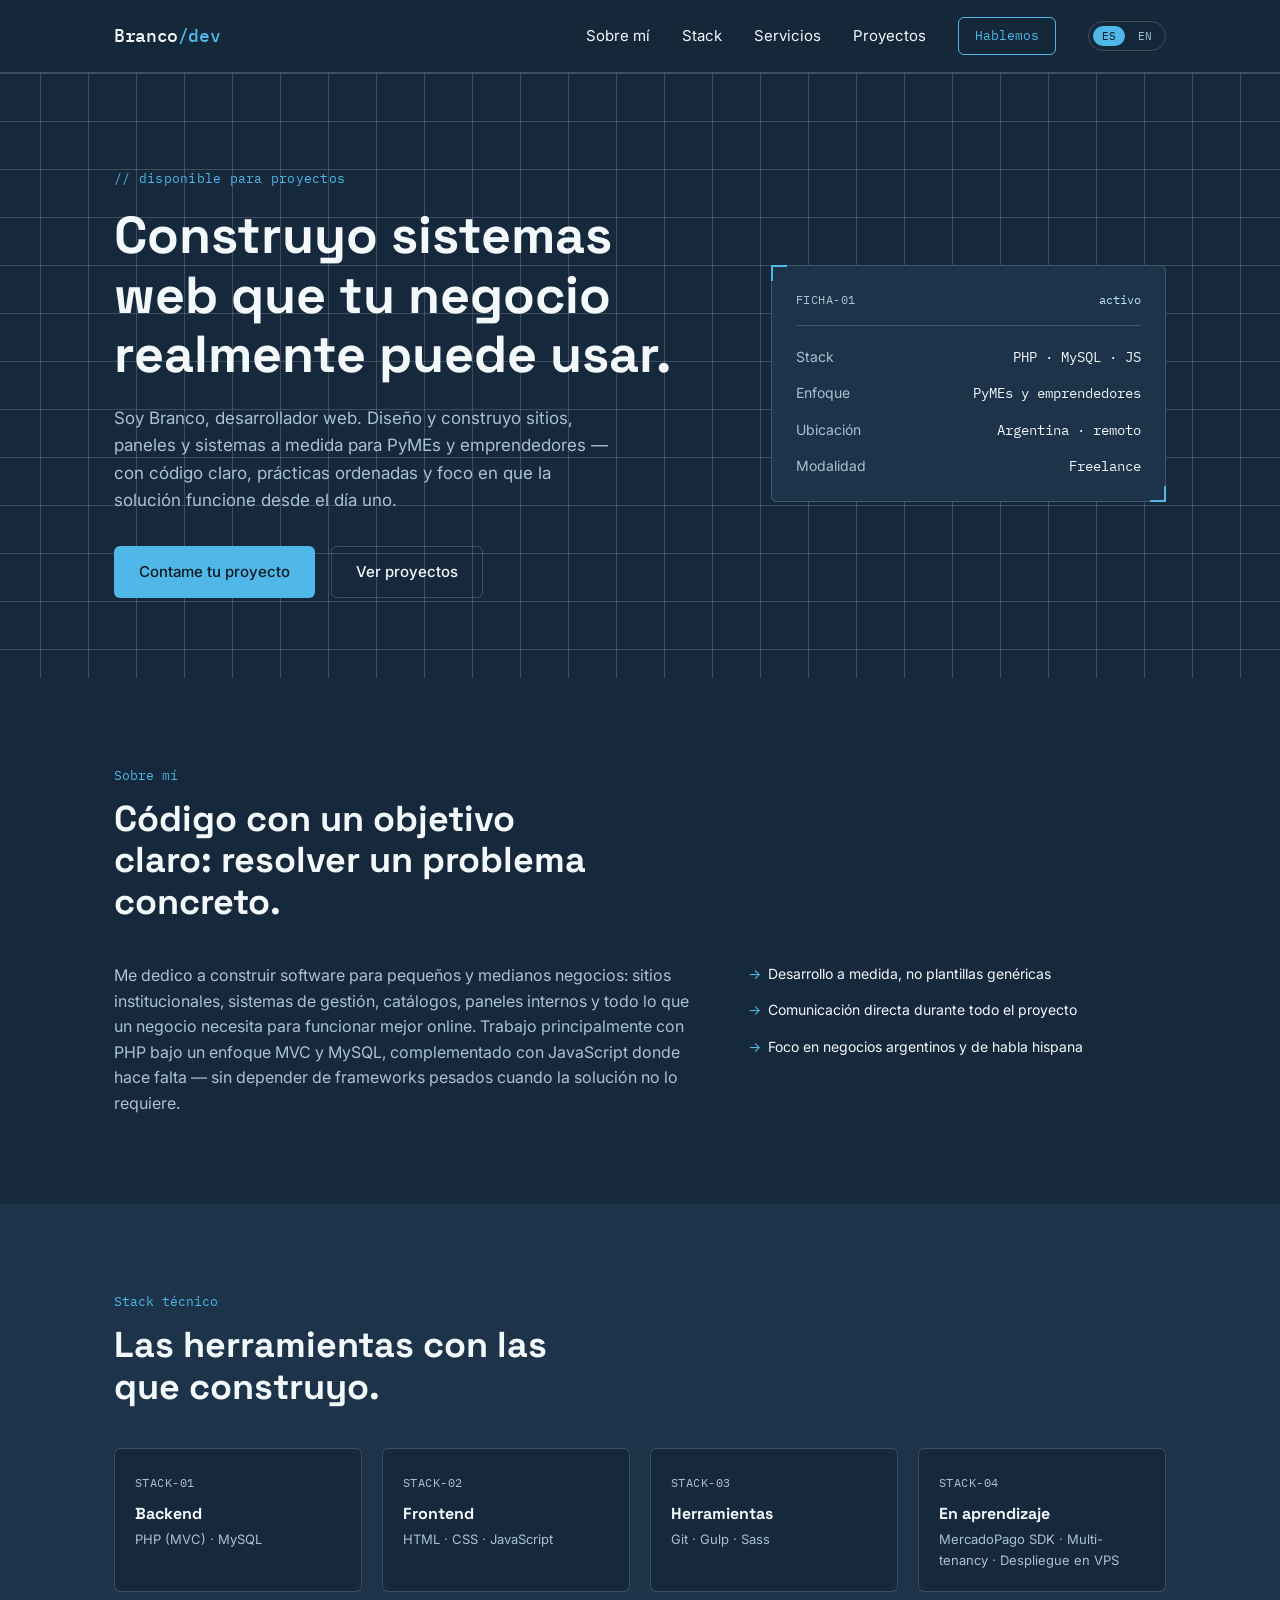
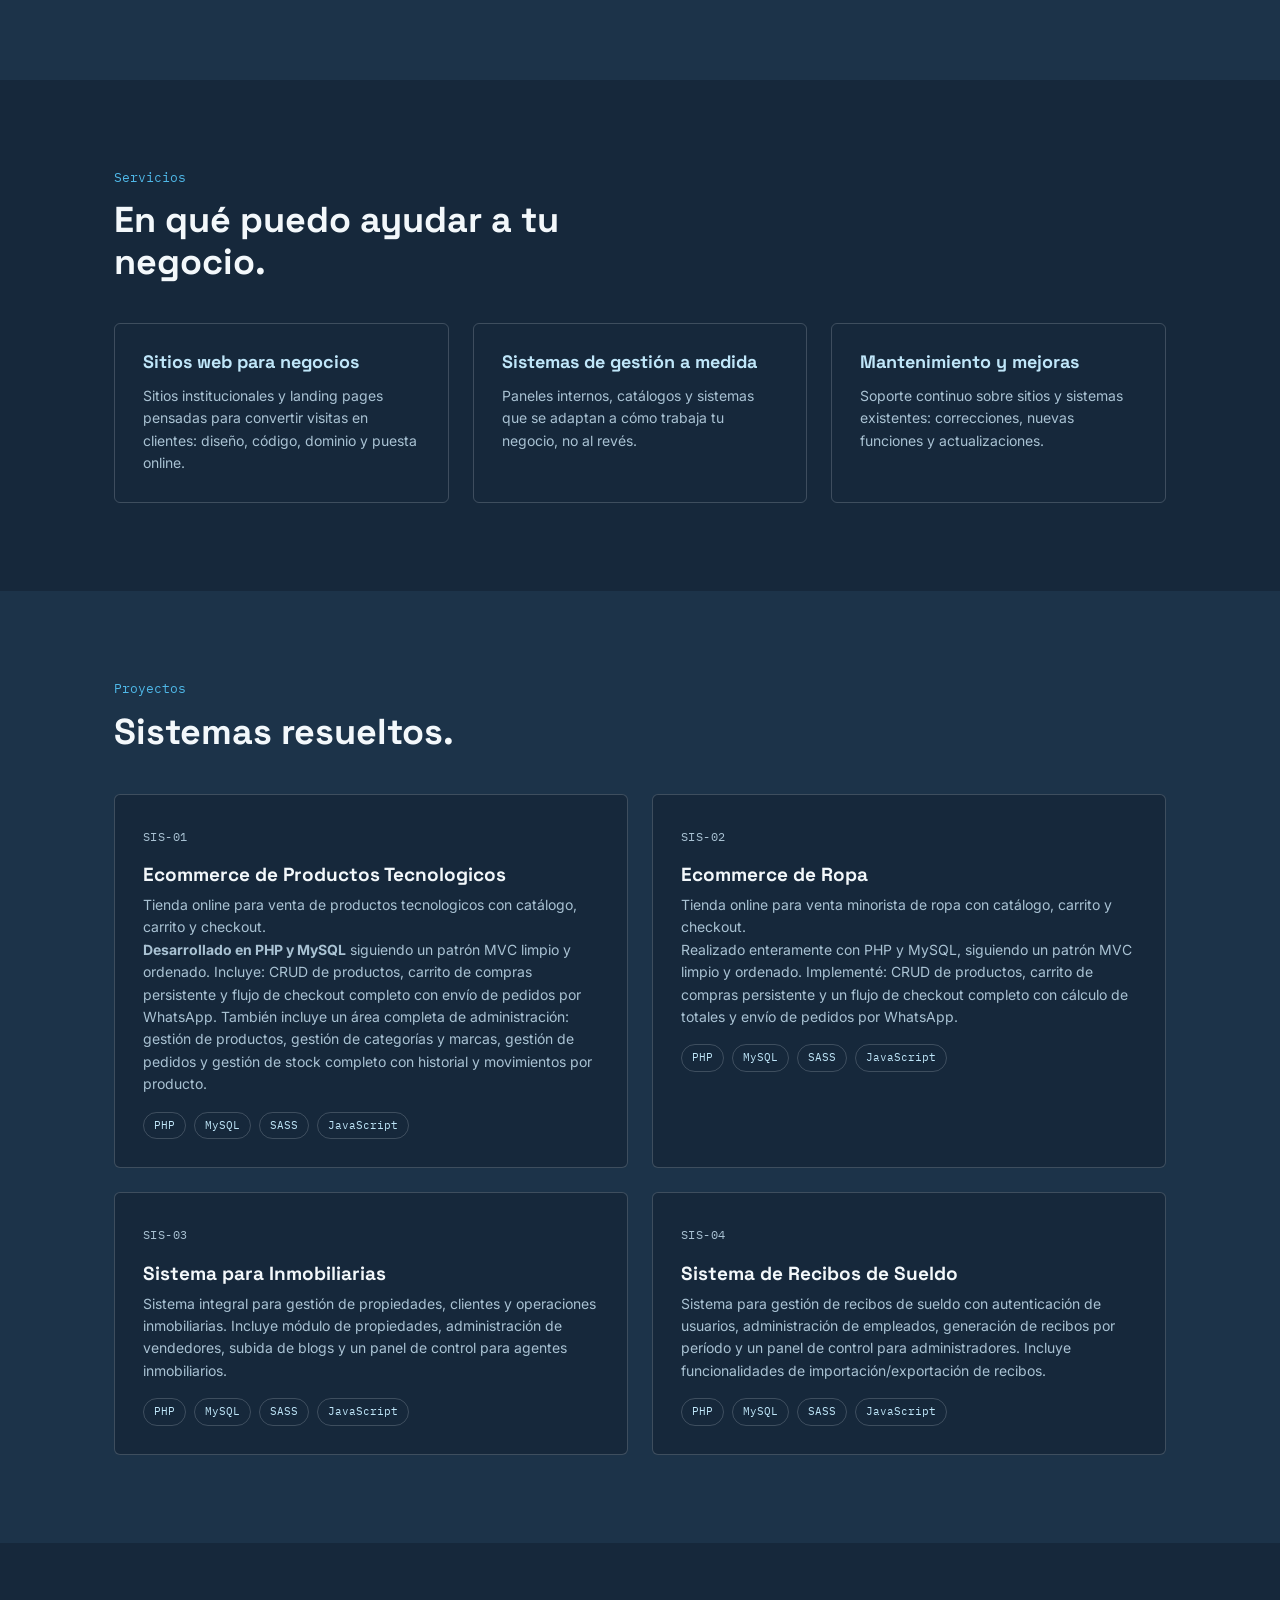
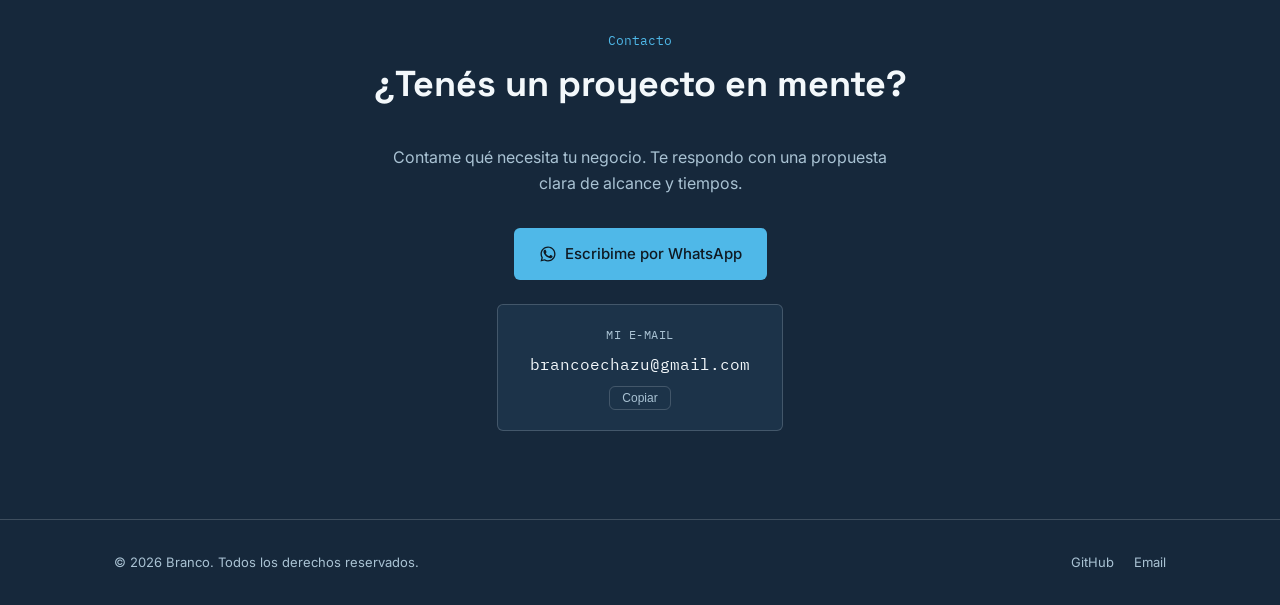
==== index.html @ 54fc6eb7 "first commit" ====
<!DOCTYPE html>
<html lang="es">
<head>
<meta charset="UTF-8">
<meta name="viewport" content="width=device-width, initial-scale=1.0">
<link rel="icon" href="img/icon-dev.png">
<title>Branco | Desarrollador web para negocios</title>
<meta name="description" content="Desarrollo sistemas web a medida para PyMEs y emprendedores. PHP, MySQL y soluciones que se adaptan a cómo trabaja tu negocio.">
<link rel="stylesheet" href="styles.css">
</head>
<body>

<header class="site-header">
  <div class="container header-row">
    <a href="#top" class="logo">Branco<span class="logo-mark">/dev</span></a>
    <button class="nav-toggle" id="navToggle" aria-label="Abrir menú" aria-expanded="false">
      <span></span><span></span><span></span>
    </button>
    <nav class="nav" id="siteNav">
      <a href="#sobre-mi" data-i18n="nav_about">Sobre mí</a>
      <a href="#stack" data-i18n="nav_stack">Stack</a>
      <a href="#servicios" data-i18n="nav_services">Servicios</a>
      <a href="#proyectos" data-i18n="nav_projects">Proyectos</a>
      <a href="#contacto" class="nav-cta" data-i18n="nav_contact">Hablemos</a>

      <button class="lang-switch" id="langSwitch" aria-label="Cambiar idioma">
        <span class="lang-option lang-active" data-lang-label="es">ES</span>
        <span class="lang-option" data-lang-label="en">EN</span>
      </button>
    </nav>
  </div>
</header>

<main id="top">

  <section class="hero">
    <div class="container hero-grid">
      <div class="hero-copy">
        <p class="eyebrow" data-i18n="hero_eyebrow">// disponible para proyectos</p>
        <h1 data-i18n="hero_title">Construyo sistemas web que tu negocio realmente puede usar.</h1>
        <p class="hero-lead" data-i18n="hero_lead">Soy Branco, desarrollador web. Diseño y construyo sitios, paneles y sistemas a medida para PyMEs y emprendedores — con código claro, prácticas ordenadas y foco en que la solución funcione desde el día uno.</p>
        <div class="hero-actions">
          <a href="#contacto" class="btn btn-primary" data-i18n="hero_contact">Contame tu proyecto</a>
          <a href="#proyectos" class="btn btn-ghost" data-i18n="hero_projects">Ver proyectos</a>
        </div>
      </div>
      <div class="hero-panel" aria-hidden="true">
        <div class="spec-card">
          <div class="spec-card-header">
            <span class="spec-id">FICHA-01</span>
            <span class="spec-status">activo</span>
          </div>
          <ul class="spec-list">
            <li><span>Stack</span><span>PHP · MySQL · JS</span></li>
            <li><span>Enfoque</span><span>PyMEs y emprendedores</span></li>
            <li><span>Ubicación</span><span>Argentina · remoto</span></li>
            <li><span>Modalidad</span><span>Freelance</span></li>
          </ul>
        </div>
      </div>
    </div>
  </section>

  <section id="sobre-mi" class="section">
    <div class="container">
      <p class="section-eyebrow" data-i18n="about_eyebrow">Sobre mí</p>
      <h2 class="section-title" data-i18n="about_title">Código con un objetivo claro: resolver un problema concreto.</h2>
      <div class="about-grid">
        <p class="about-text" data-i18n="about_text">Me dedico a construir software para pequeños y medianos negocios: sitios institucionales, sistemas de gestión, catálogos, paneles internos y todo lo que un negocio necesita para funcionar mejor online. Trabajo principalmente con PHP bajo un enfoque MVC y MySQL, complementado con JavaScript donde hace falta — sin depender de frameworks pesados cuando la solución no lo requiere.</p>
        <ul class="about-facts">
          <li data-i18n="about_fact_1">Desarrollo a medida, no plantillas genéricas</li>
          <li data-i18n="about_fact_2">Comunicación directa durante todo el proyecto</li>
          <li data-i18n="about_fact_3">Foco en negocios argentinos y de habla hispana</li>
        </ul>
      </div>
    </div>
  </section>

  <section id="stack" class="section section-alt">
    <div class="container">
      <p class="section-eyebrow" data-i18n="stack_eyebrow">Stack técnico</p>
      <h2 class="section-title" data-i18n="stack_title">Las herramientas con las que construyo.</h2>
      <div class="stack-grid">
        <div class="stack-card">
          <span class="spec-id">STACK-01</span>
          <h3 data-i18n="stack_1_title">Backend</h3>
          <p>PHP (MVC) · MySQL</p>
        </div>
        <div class="stack-card">
          <span class="spec-id">STACK-02</span>
          <h3 data-i18n="stack_2_title">Frontend</h3>
          <p>HTML · CSS · JavaScript</p>
        </div>
        <div class="stack-card">
          <span class="spec-id">STACK-03</span>
          <h3 data-i18n="stack_3_title">Herramientas</h3>
          <p>Git · Gulp · Sass</p>
        </div>
        <div class="stack-card">
          <span class="spec-id">STACK-04</span>
          <h3 data-i18n="stack_4_title">En aprendizaje</h3>
          <p>MercadoPago SDK · Multi-tenancy · Despliegue en VPS</p>
        </div>
      </div>
    </div>
  </section>

  <section id="servicios" class="section">
    <div class="container">
      <p class="section-eyebrow" data-i18n="services_eyebrow">Servicios</p>
      <h2 class="section-title" data-i18n="services_title">En qué puedo ayudar a tu negocio.</h2>
      <div class="services-grid">
        <div class="service-card">
          <h3 data-i18n="service_1_title">Sitios web para negocios</h3>
          <p data-i18n="service_1_desc">Sitios institucionales y landing pages pensadas para convertir visitas en clientes: diseño, código, dominio y puesta online.</p>
        </div>
        <div class="service-card">
          <h3 data-i18n="service_2_title">Sistemas de gestión a medida</h3>
          <p data-i18n="service_2_desc">Paneles internos, catálogos y sistemas que se adaptan a cómo trabaja tu negocio, no al revés.</p>
        </div>
        <div class="service-card">
          <h3 data-i18n="service_3_title">Mantenimiento y mejoras</h3>
          <p data-i18n="service_3_desc">Soporte continuo sobre sitios y sistemas existentes: correcciones, nuevas funciones y actualizaciones.</p>
        </div>
      </div>
    </div>
  </section>

  <section id="proyectos" class="section section-alt">
    <div class="container">
      <p class="section-eyebrow" data-i18n="projects_eyebrow">Proyectos</p>
      <h2 class="section-title" data-i18n="projects_title">Sistemas resueltos.</h2>
      <div class="projects-grid">

        <a href="proyecto-techstore.html" class="project-card">
          <div class="project-card-top">
            <span class="spec-id">SIS-01</span>
          </div>
          <h3 data-i18n="proj_techstore_title">Ecommerce de Productos Tecnologicos</h3>
          <p data-i18n="proj_techstore_desc">Tienda online para venta de productos tecnologicos con catálogo, carrito y checkout. <br> <b>Desarrollado en PHP y MySQL</b> siguiendo un patrón MVC limpio y ordenado. Incluye: CRUD de productos, carrito de compras persistente y flujo de checkout completo con envío de pedidos por WhatsApp. También incluye un área completa de administración: gestión de productos, gestión de categorías y marcas, gestión de pedidos y gestión de stock completo con historial y movimientos por producto.</p>
          <div class="tag-row">
            <span class="tag">PHP</span>
            <span class="tag">MySQL</span>
            <span class="tag">SASS</span>
            <span class="tag">JavaScript</span>
          </div>
        </a>

        <a href="proyecto-ecommerce.html" class="project-card">
          <div class="project-card-top">
            <span class="spec-id">SIS-02</span>
          </div>
          <h3 data-i18n="proj_ecommerce_title">Ecommerce de Ropa</h3>
          <p data-i18n="proj_ecommerce_desc">Tienda online para venta minorista de ropa con catálogo, carrito y checkout. <br>
            Realizado enteramente con PHP y MySQL, siguiendo un patrón MVC limpio y ordenado. Implementé: CRUD de productos, carrito de compras persistente y un flujo de checkout completo con cálculo de totales y envío de pedidos por WhatsApp.</p>
          <div class="tag-row">
            <span class="tag">PHP</span>
            <span class="tag">MySQL</span>
            <span class="tag">SASS</span>
            <span class="tag">JavaScript</span>
          </div>
        </a>

        <a href="proyecto-inmobiliaria.html" class="project-card">
          <div class="project-card-top">
            <span class="spec-id">SIS-03</span>
          </div>
          <h3 data-i18n="proj_inmobiliaria_title">Sistema para Inmobiliarias</h3>
          <p data-i18n="proj_inmobiliaria_desc">Sistema integral para gestión de propiedades, clientes y operaciones inmobiliarias. Incluye módulo de propiedades, administración de vendedores, subida de blogs y un panel de control para agentes inmobiliarios.</p>
          <div class="tag-row">
            <span class="tag">PHP</span>
            <span class="tag">MySQL</span>
            <span class="tag">SASS</span>
            <span class="tag">JavaScript</span>
          </div>
        </a>

        <a href="proyecto-recibos.html" class="project-card">
          <div class="project-card-top">
            <span class="spec-id">SIS-04</span>
          </div>
          <h3 data-i18n="proj_recibos_title">Sistema de Recibos de Sueldo</h3>
          <p data-i18n="proj_recibos_desc">Sistema para gestión de recibos de sueldo con autenticación de usuarios, administración de empleados, generación de recibos por período y un panel de control para administradores. Incluye funcionalidades de importación/exportación de recibos.</p>
          <div class="tag-row">
            <span class="tag">PHP</span>
            <span class="tag">MySQL</span>
            <span class="tag">SASS</span>
            <span class="tag">JavaScript</span>
          </div>
        </a>

      </div>
    </div>
  </section>

  <section id="contacto" class="section contact-section">
    <div class="container">
      <p class="section-eyebrow" data-i18n="contact_eyebrow">Contacto</p>
      <h2 class="section-title" data-i18n="contact_title">¿Tenés un proyecto en mente?</h2>
      <p class="contact-lead" data-i18n="contact_lead">Contame qué necesita tu negocio. Te respondo con una propuesta clara de alcance y tiempos.</p>
        <div class="contact-actions">
          <a href="https://wa.me/5493875978810?text=Hola%20Branco%2C%20tengo%20un%20proyecto%20para%20consultarte" class="btn btn-primary" target="_blank" rel="noopener">
            <svg viewBox="0 0 24 24" width="18" height="18" fill="currentColor" aria-hidden="true">
              <path d="M17.472 14.382c-.297-.149-1.758-.867-2.03-.967-.273-.099-.472-.148-.67.15-.198.297-.767.966-.94 1.164-.173.199-.347.223-.644.075-.297-.149-1.255-.463-2.39-1.475-.883-.788-1.48-1.761-1.653-2.059-.173-.297-.018-.458.13-.606.134-.133.298-.347.446-.52.149-.174.198-.298.298-.497.099-.198.05-.371-.025-.52-.075-.149-.669-1.612-.916-2.207-.242-.579-.487-.5-.669-.51-.173-.008-.371-.01-.57-.01-.198 0-.52.074-.792.372-.272.297-1.04 1.016-1.04 2.479 0 1.462 1.065 2.875 1.213 3.074.149.198 2.096 3.2 5.077 4.487.71.306 1.263.489 1.694.626.712.226 1.36.194 1.872.118.571-.085 1.758-.719 2.006-1.413.248-.694.248-1.289.173-1.413-.074-.124-.272-.198-.57-.347z"/>
              <path d="M12.004 2.003c-5.523 0-10 4.477-10 10 0 1.766.46 3.492 1.334 5.012L2 22l5.114-1.341a9.958 9.958 0 0 0 4.89 1.246h.004c5.523 0 10-4.477 10-10s-4.477-9.902-10.004-9.902zm.001 18.184h-.003a8.223 8.223 0 0 1-4.192-1.148l-.301-.179-3.118.818.833-3.041-.196-.312a8.214 8.214 0 0 1-1.263-4.4c0-4.539 3.695-8.234 8.243-8.234 2.202 0 4.271.858 5.828 2.417a8.181 8.181 0 0 1 2.412 5.825c-.001 4.539-3.696 8.254-8.243 8.254z"/>
            </svg>
            <span data-i18n="whatsapp_btn">Escribime por WhatsApp</span>
          </a>
        </div>

        <div class="email-card">
          <p class="email-card-label" data-i18n="email_label">Mi e-mail</p>
          <p class="email-card-value" id="emailText">brancoechazu@gmail.com</p>
          <button class="copy-btn" id="copyEmailBtn" aria-label="Copiar email" data-i18n="copy_btn">Copiar</button>
        </div>
    </div>
  </section>

</main>

<footer class="site-footer">
  <div class="container footer-row">
    <p><span data-i18n="footer_rights">&copy; 2026 Branco. Todos los derechos reservados.</span></p>
    <div class="footer-links">
      <a href="https://github.com/Brancoo17" target="_blank" rel="noopener">GitHub</a>
      <a href="mailto:brancoechazu@gmail.com" data-i18n="footer_email">Email</a>
    </div>
  </div>
</footer>

<script src="main.js"></script>
</body>
</html>
---- styles.css ----
@import url('https://fonts.googleapis.com/css2?family=Space+Grotesk:wght@500;700&family=Inter:wght@400;500&family=IBM+Plex+Mono:wght@400;500&display=swap');

:root {
  --bg: #16283b;
  --bg-panel: #1c3349;
  --paper: #ece6d6;
  --ink: #0f1922;
  --accent: #4fb8e8;
  --accent-2: #bfe6f9;
  --text-light: #f3f8fb;
  --text-muted: #a9c2d3;
  --border-line: rgba(243, 248, 251, 0.18);

  --font-display: 'Space Grotesk', sans-serif;
  --font-body: 'Inter', sans-serif;
  --font-mono: 'IBM Plex Mono', monospace;

  --container-width: 1100px;
  --radius: 6px;
}

* { box-sizing: border-box; margin: 0; padding: 0; }

html { scroll-behavior: smooth; }

body {
  background: var(--bg);
  color: var(--text-light);
  font-family: var(--font-body);
  line-height: 1.6;
  -webkit-font-smoothing: antialiased;
}

img { max-width: 100%; display: block; }

a { color: inherit; text-decoration: none; }

.container {
  width: 100%;
  max-width: var(--container-width);
  margin: 0 auto;
  padding: 0 24px;
}

h1, h2, h3 {
  font-family: var(--font-display);
  font-weight: 700;
  line-height: 1.15;
}

/* Header */

.site-header {
  position: sticky;
  top: 0;
  z-index: 100;
  background: rgba(22, 40, 59, 0.9);
  backdrop-filter: blur(8px);
  border-bottom: 1px solid var(--border-line);
}

.header-row {
  display: flex;
  align-items: center;
  justify-content: space-between;
  height: 72px;
}

.logo {
  font-family: var(--font-mono);
  font-size: 18px;
  font-weight: 500;
  letter-spacing: -0.02em;
}

.logo-mark { color: var(--accent); }

.nav {
  display: flex;
  align-items: center;
  gap: 32px;
  font-size: 15px;
}

.nav a {
  position: relative;
  transition: color 0.15s ease;
}

.nav a:not(.nav-cta):hover {
  color: var(--accent-2);
}

.nav a:not(.nav-cta)::after {
  content: "";
  position: absolute;
  left: 0;
  bottom: -4px;
  width: 0;
  height: 2px;
  background: var(--accent);
  transition: width 0.15s ease;
}

.nav a:not(.nav-cta):hover::after {
  width: 100%;
}

.nav-cta {
  border: 1px solid var(--accent);
  color: var(--accent);
  padding: 8px 16px;
  border-radius: var(--radius);
  font-family: var(--font-mono);
  font-size: 13px;
  transition: background 0.15s ease, color 0.15s ease;
}

.nav-cta:hover {
  background: var(--accent);
  color: var(--ink);
}

.nav-toggle {
  display: none;
  flex-direction: column;
  justify-content: center;
  gap: 5px;
  width: 32px;
  height: 32px;
  background: none;
  border: none;
  cursor: pointer;
}

.nav-toggle span {
  display: block;
  height: 2px;
  background: var(--text-light);
  border-radius: 2px;
}

/* Hero */

.hero {
  padding: 96px 0 80px;
  background-image:
    linear-gradient(var(--border-line) 1px, transparent 1px),
    linear-gradient(90deg, var(--border-line) 1px, transparent 1px);
  background-size: 48px 48px;
  background-position: center top;
}

.hero-grid {
  display: grid;
  grid-template-columns: 1.2fr 0.8fr;
  gap: 64px;
  align-items: center;
}

.eyebrow {
  font-family: var(--font-mono);
  font-size: 13px;
  color: var(--accent);
  margin-bottom: 16px;
  letter-spacing: 0.02em;
}

.hero-copy h1 {
  font-size: clamp(32px, 4.5vw, 52px);
  margin-bottom: 20px;
}

.hero-lead {
  font-size: 17px;
  color: var(--text-muted);
  max-width: 46ch;
  margin-bottom: 32px;
}

.hero-actions { display: flex; gap: 16px; flex-wrap: wrap; }

.btn {
  display: inline-flex;
  align-items: center;
  gap: 8px;
  padding: 13px 24px;
  border-radius: var(--radius);
  font-size: 15px;
  font-weight: 500;
  border: 1px solid transparent;
  transition: transform 0.15s ease, border-color 0.15s ease, background 0.15s ease;
}

.btn-primary {
  background: var(--accent);
  color: var(--ink);
}

.btn-primary:hover {
  background: var(--accent-2);
  transform: translateY(-2px);
}

.btn-ghost {
  border-color: var(--border-line);
  color: var(--text-light);
}

.btn-ghost:hover {
  border-color: var(--accent);
  color: var(--accent-2);
  transform: translateY(-2px);
}

/* Spec card (signature element) */

.spec-card {
  background: var(--bg-panel);
  border: 1px solid var(--border-line);
  border-radius: var(--radius);
  padding: 24px;
  position: relative;
}

.spec-card::before,
.spec-card::after {
  content: "";
  position: absolute;
  width: 14px;
  height: 14px;
  border: 2px solid var(--accent);
}

.spec-card::before { top: -1px; left: -1px; border-right: none; border-bottom: none; }
.spec-card::after { bottom: -1px; right: -1px; border-left: none; border-top: none; }

.spec-card-header {
  display: flex;
  justify-content: space-between;
  align-items: center;
  margin-bottom: 20px;
  padding-bottom: 16px;
  border-bottom: 1px solid var(--border-line);
}

.spec-id {
  font-family: var(--font-mono);
  font-size: 12px;
  color: var(--text-muted);
  letter-spacing: 0.04em;
}

.spec-status {
  font-family: var(--font-mono);
  font-size: 12px;
  color: var(--accent-2);
}

.spec-list { display: flex; flex-direction: column; gap: 14px; }

.spec-list li {
  display: flex;
  justify-content: space-between;
  font-size: 14px;
}

.spec-list li span:first-child { color: var(--text-muted); }
.spec-list li span:last-child { font-family: var(--font-mono); }

/* Sections */

.section { padding: 88px 0; }

.section-alt { background: var(--bg-panel); }

.section-eyebrow {
  font-family: var(--font-mono);
  font-size: 13px;
  color: var(--accent);
  margin-bottom: 12px;
}

.section-title {
  font-size: clamp(26px, 3.5vw, 36px);
  margin-bottom: 40px;
  max-width: 22ch;
}

/* About */

.about-grid {
  display: grid;
  grid-template-columns: 1.4fr 1fr;
  gap: 48px;
}

.about-text { color: var(--text-muted); font-size: 16px; max-width: 60ch; }

.about-facts {
  list-style: none;
  display: flex;
  flex-direction: column;
  gap: 14px;
}

.about-facts li {
  font-size: 14px;
  padding-left: 20px;
  position: relative;
}

.about-facts li::before {
  content: "\2192";
  position: absolute;
  left: 0;
  color: var(--accent);
}

/* Stack */

.stack-grid {
  display: grid;
  grid-template-columns: repeat(4, 1fr);
  gap: 20px;
}

.stack-card {
  background: var(--bg);
  border: 1px solid var(--border-line);
  border-radius: var(--radius);
  padding: 20px;
  transition: transform 0.15s ease, border-color 0.15s ease;
}

.stack-card:hover {
  border-color: var(--accent);
  transform: translateY(-3px);
}

.stack-card h3 {
  font-size: 16px;
  margin: 10px 0 6px;
}

.stack-card p {
  font-size: 13px;
  color: var(--text-muted);
}

/* Services */

.services-grid {
  display: grid;
  grid-template-columns: repeat(3, 1fr);
  gap: 24px;
}

.service-card {
  padding: 28px;
  border: 1px solid var(--border-line);
  border-radius: var(--radius);
  transition: transform 0.15s ease, border-color 0.15s ease, background 0.15s ease;
}

.service-card:hover {
  border-color: var(--accent);
  background: var(--bg-panel);
  transform: translateY(-3px);
}

.service-card h3 {
  font-size: 18px;
  margin-bottom: 12px;
  color: var(--accent-2);
}

.service-card p {
  font-size: 14px;
  color: var(--text-muted);
}

/* Projects */

.projects-grid {
  display: grid;
  grid-template-columns: repeat(2, 1fr);
  gap: 24px;
}

.project-card {
  background: var(--bg);
  border: 1px solid var(--border-line);
  border-radius: var(--radius);
  padding: 28px;
  transition: border-color 0.15s ease;
}

.project-card:hover { border-color: var(--accent); }

.project-card-top { margin-bottom: 16px; }

.project-card h3 {
  font-size: 19px;
  margin-bottom: 8px;
}

.project-card p {
  font-size: 14px;
  color: var(--text-muted);
  margin-bottom: 16px;
}

.tag-row { display: flex; gap: 8px; flex-wrap: wrap; }

.tag {
  font-family: var(--font-mono);
  font-size: 11px;
  color: var(--accent-2);
  border: 1px solid var(--border-line);
  padding: 4px 10px;
  border-radius: 999px;
}

/* Project detail page */

.back-link {
  display: inline-block;
  font-family: var(--font-mono);
  font-size: 13px;
  color: var(--text-muted);
  margin-bottom: 24px;
}

.project-hero { padding-bottom: 40px; }

.project-gallery {
  display: grid;
  grid-template-columns: repeat(2, 1fr);
  gap: 24px;
}

.gallery-trigger {
  all: unset;
  display: block;
  width: 100%;
  cursor: zoom-in;
}

.img-modal {
  display: none;
  position: fixed;
  inset: 0;
  background: rgba(22, 40, 59, 0.92);
  z-index: 200;
  align-items: center;
  justify-content: center;
  padding: 40px;
}

.img-modal.open { display: flex; }

.img-modal img {
  max-width: 100%;
  max-height: 100%;
  border-radius: var(--radius);
}

.img-modal-close {
  position: absolute;
  top: 24px;
  right: 32px;
  background: none;
  border: none;
  color: var(--text-light);
  font-size: 32px;
  cursor: pointer;
  line-height: 1;
}

.gallery-item {
  border: 1px solid var(--border-line);
  border-radius: var(--radius);
  overflow: hidden;
}

.gallery-item img { width: 100%; aspect-ratio: 16 / 10; object-fit: cover; }

.gallery-item figcaption {
  padding: 12px 16px;
  font-size: 13px;
  color: var(--text-muted);
  font-family: var(--font-mono);
}

.project-details {
  display: grid;
  grid-template-columns: repeat(3, 1fr);
  gap: 32px;
}

.project-details h2 {
  font-size: 16px;
  color: var(--accent);
  margin-bottom: 10px;
}

.project-details p {
  font-size: 14px;
  color: var(--text-muted);
}

/* Contact */

.contact-section { text-align: center; }

.contact-section .section-title {
  max-width: none;
  margin-left: auto;
  margin-right: auto;
}

.contact-lead {
  color: var(--text-muted);
  max-width: 50ch;
  margin: 0 auto 32px;
}

.contact-actions {
  display: flex;
  gap: 16px;
  justify-content: center;
  align-items: center;
  flex-wrap: wrap;
}

.email-card {
  display: inline-flex;
  flex-direction: column;
  align-items: center;
  gap: 8px;
  margin: 24px auto 0;
  padding: 20px 32px;
  border: 1px solid var(--border-line);
  border-radius: var(--radius);
  background: var(--bg-panel);
}

.email-card-label {
  font-family: var(--font-mono);
  font-size: 12px;
  color: var(--text-muted);
  text-transform: uppercase;
  letter-spacing: 0.04em;
}

.email-card-value {
  font-family: var(--font-mono);
  font-size: 16px;
  color: var(--text-light);
}

.copy-btn {
  border: 1px solid var(--border-line);
  background: none;
  color: var(--text-muted);
  padding: 4px 12px;
  border-radius: var(--radius);
  cursor: pointer;
  font-size: 12px;
  transition: border-color 0.15s ease, color 0.15s ease;
}

.copy-btn:hover {
  border-color: var(--accent);
  color: var(--accent-2);
}

/* Footer */

.site-footer {
  border-top: 1px solid var(--border-line);
  padding: 32px 0;
}

.footer-row {
  display: flex;
  justify-content: space-between;
  align-items: center;
  font-size: 13px;
  color: var(--text-muted);
  flex-wrap: wrap;
  gap: 12px;
}

.footer-links { display: flex; gap: 20px; }

/* Focus visibility */

a:focus-visible, button:focus-visible {
  outline: 2px solid var(--accent);
  outline-offset: 3px;
}

/* Responsive */

@media (max-width: 860px) {
  .hero-grid { grid-template-columns: 1fr; }
  .hero-panel { order: -1; }
  .about-grid { grid-template-columns: 1fr; }
  .stack-grid { grid-template-columns: repeat(2, 1fr); }
  .services-grid { grid-template-columns: 1fr; }
  .projects-grid { grid-template-columns: 1fr; }
  .project-gallery { grid-template-columns: 1fr; }
  .project-details { grid-template-columns: 1fr; }
}

@media (max-width: 640px) {
  .nav-toggle { display: flex; }
  .nav {
    position: absolute;
    top: 72px;
    left: 0;
    right: 0;
    background: var(--bg);
    border-bottom: 1px solid var(--border-line);
    flex-direction: column;
    align-items: flex-start;
    padding: 24px;
    gap: 20px;
    display: none;
  }
  .nav.open { display: flex; }
  .nav-cta { align-self: flex-start; }
}

@media (prefers-reduced-motion: reduce) {
  html { scroll-behavior: auto; }
  .project-card, .btn, .stack-card, .service-card, .nav a, .copy-btn { transition: none; }
  .img-modal img { transition: none; }
}

/* Estilos del selector de idioma (botón ES/EN) */

.lang-switch {
  display: flex;
  align-items: center;
  gap: 4px;
  border: 1px solid var(--border-line);
  border-radius: 999px;
  padding: 4px;
  background: none;
  cursor: pointer;
}

.lang-option {
  font-family: var(--font-mono);
  font-size: 11px;
  padding: 3px 9px;
  border-radius: 999px;
  color: var(--text-muted);
  transition: background 0.15s ease, color 0.15s ease;
}

.lang-option.lang-active {
  background: var(--accent);
  color: var(--ink);
}
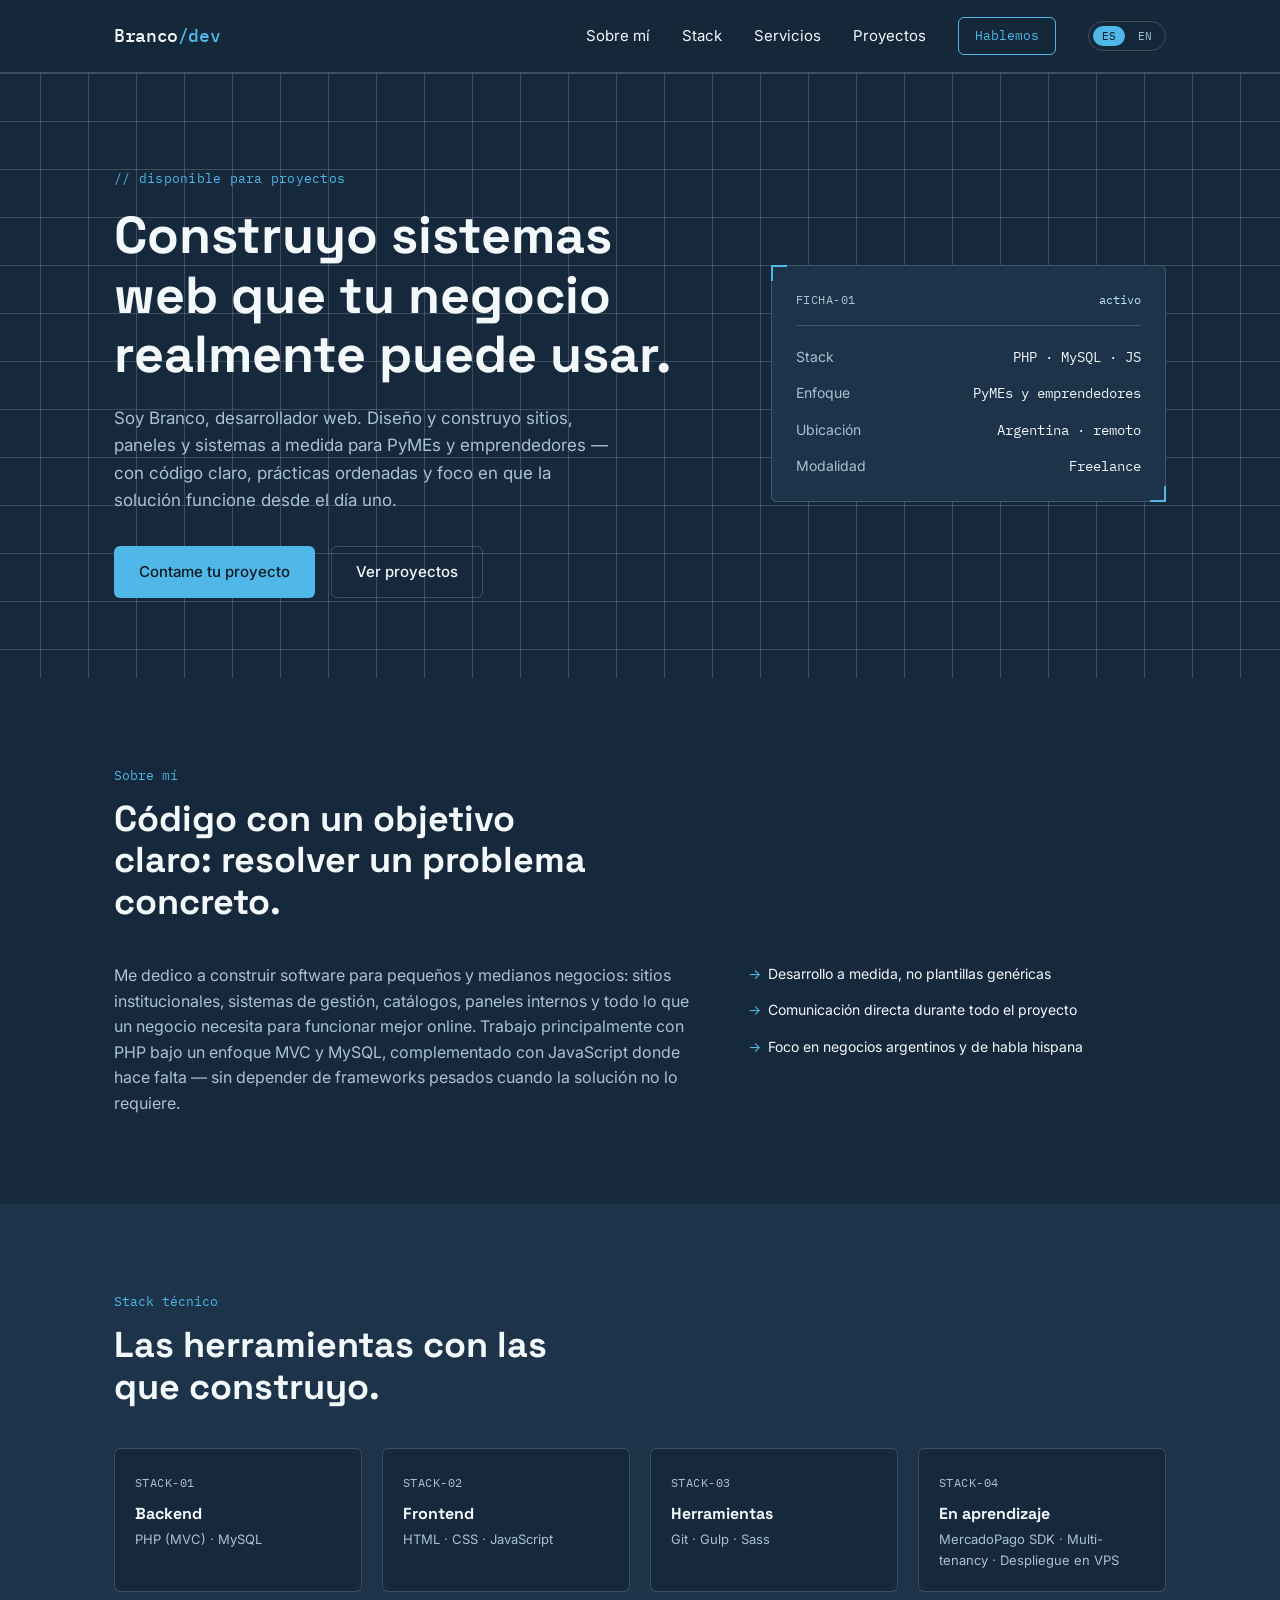
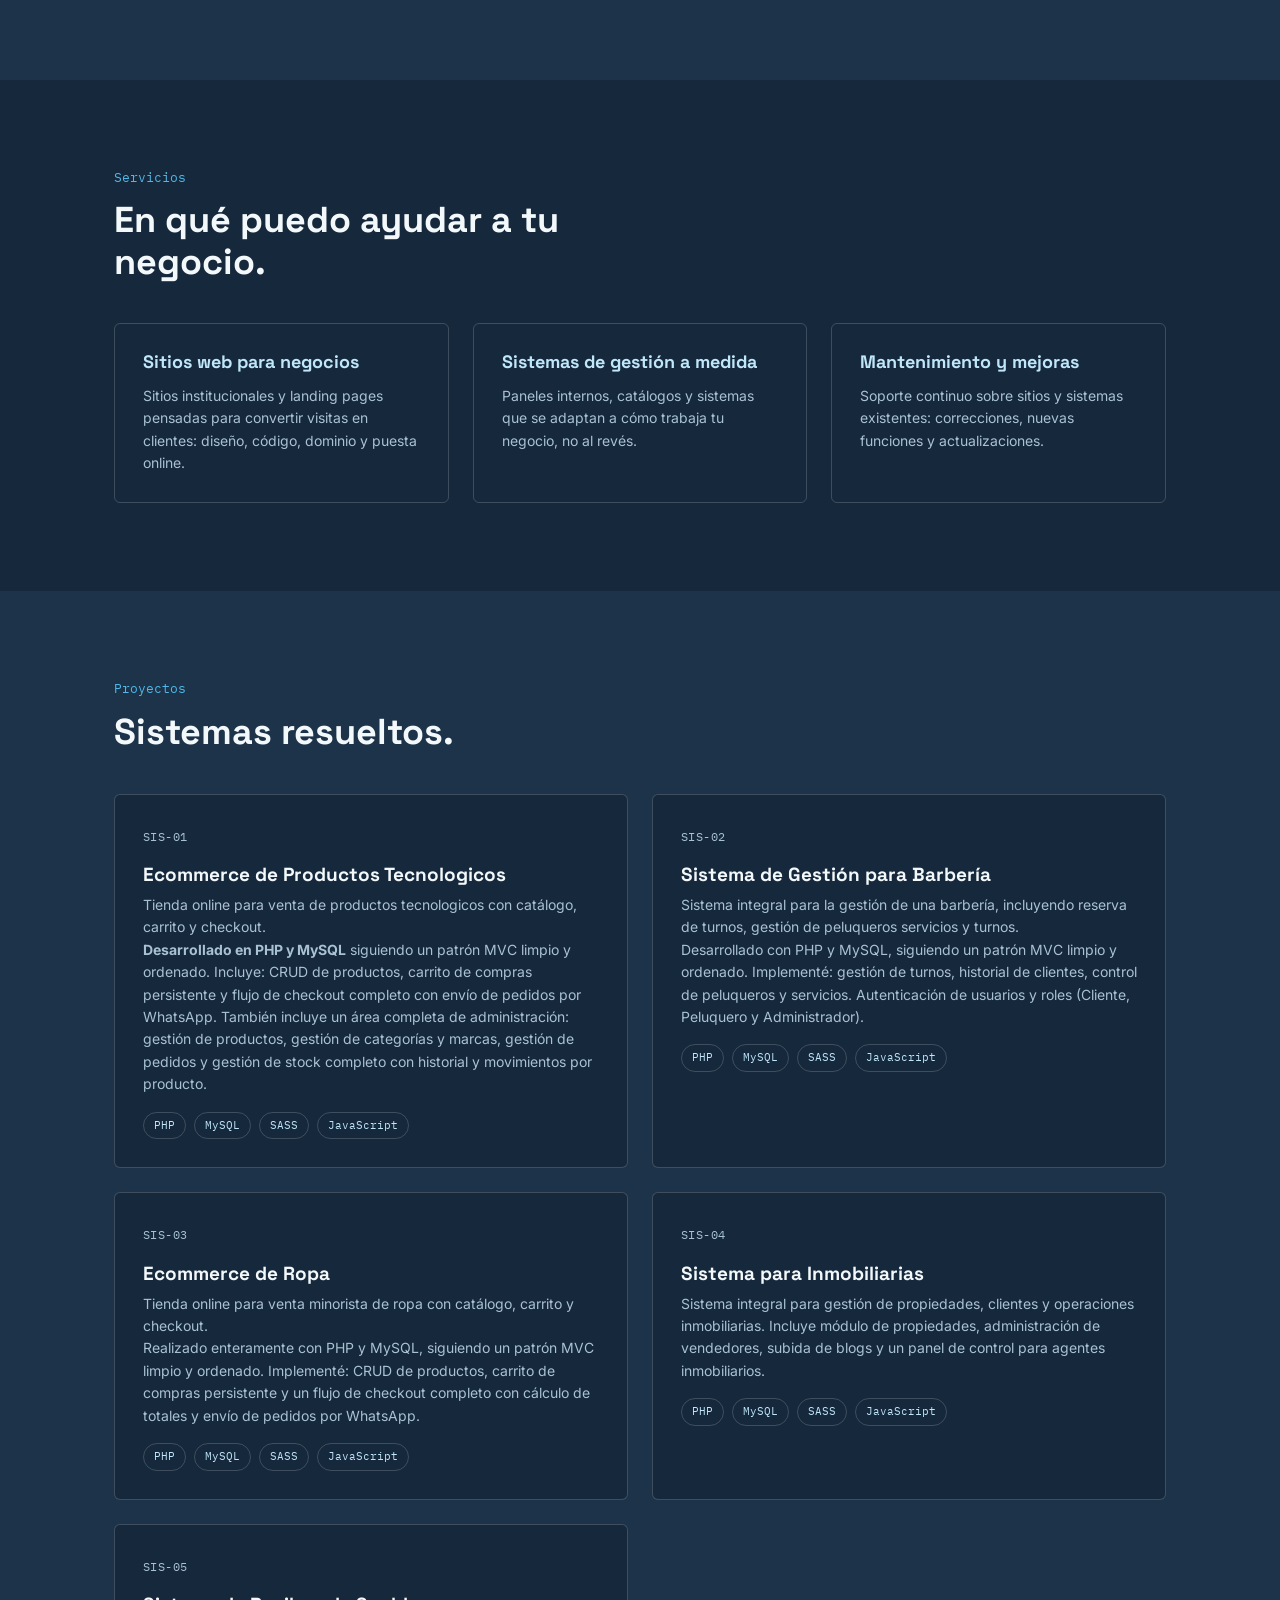
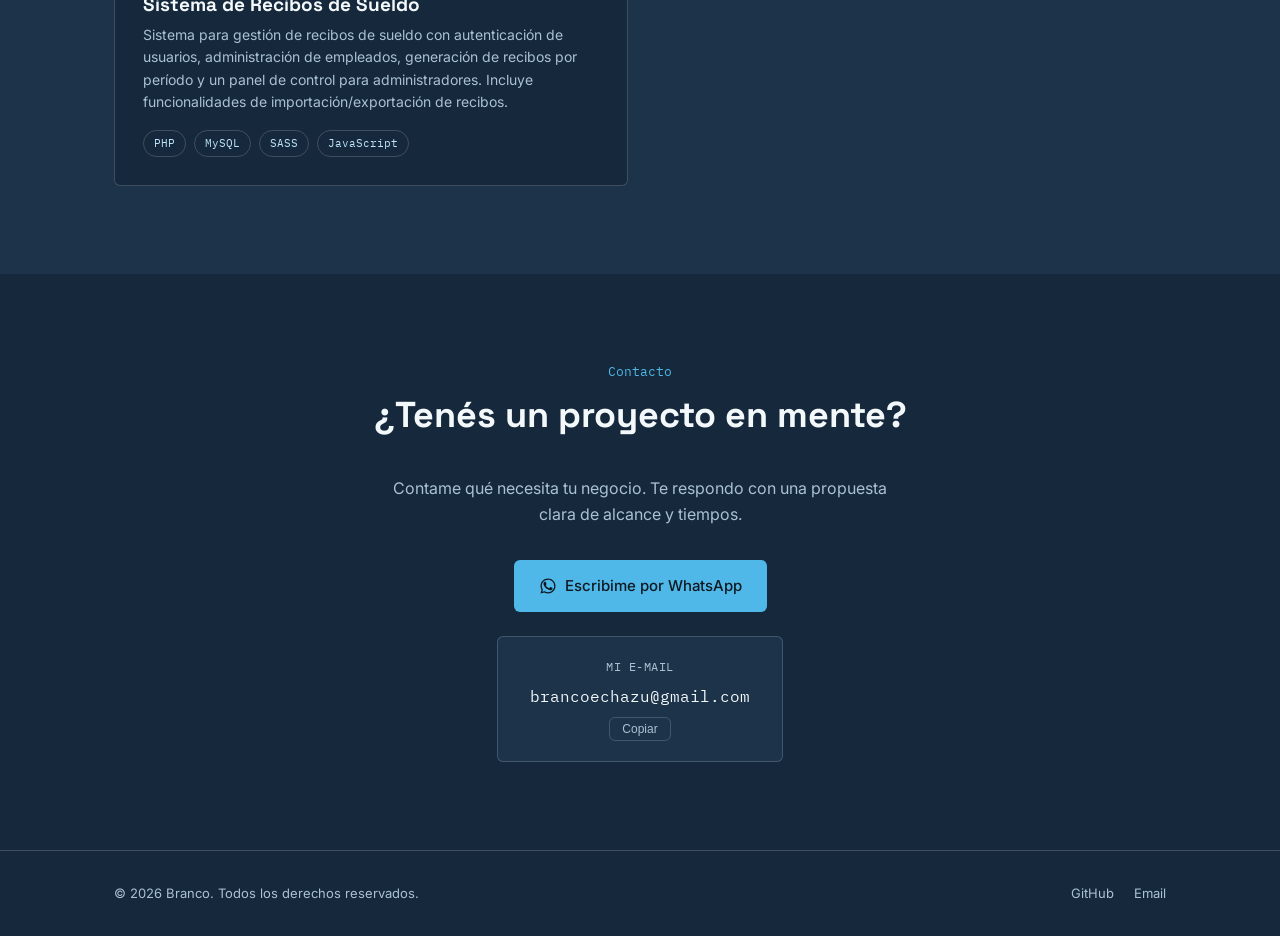
==== commit 8eddf379: "agregando proyecto barbershop" ====
--- a/index.html
+++ b/index.html
@@ -146,9 +146,24 @@
           </div>
         </a>
 
+        <a href="proyecto-barbershop.html" class="project-card">
+          <div class="project-card-top">
+            <span class="spec-id">SIS-02</span>
+          </div>
+          <h3 data-i18n="proj_barbershop_title">Sistema de Gestión para Barbería</h3>
+          <p data-i18n="proj_barbershop_desc">Sistema integral para la gestión de una barbería, incluyendo reserva de turnos, gestión de peluqueros servicios y turnos. <br>
+            Desarrollado con PHP y MySQL, siguiendo un patrón MVC limpio y ordenado. Implementé: gestión de turnos, historial de clientes, control de peluqueros y servicios. Autenticación de usuarios y roles (Cliente, Peluquero y Administrador).</p>
+          <div class="tag-row">
+            <span class="tag">PHP</span>
+            <span class="tag">MySQL</span>
+            <span class="tag">SASS</span>
+            <span class="tag">JavaScript</span>
+          </div>
+        </a>
+
         <a href="proyecto-ecommerce.html" class="project-card">
           <div class="project-card-top">
-            <span class="spec-id">SIS-02</span>
+            <span class="spec-id">SIS-03</span>
           </div>
           <h3 data-i18n="proj_ecommerce_title">Ecommerce de Ropa</h3>
           <p data-i18n="proj_ecommerce_desc">Tienda online para venta minorista de ropa con catálogo, carrito y checkout. <br>
@@ -163,7 +178,7 @@
 
         <a href="proyecto-inmobiliaria.html" class="project-card">
           <div class="project-card-top">
-            <span class="spec-id">SIS-03</span>
+            <span class="spec-id">SIS-04</span>
           </div>
           <h3 data-i18n="proj_inmobiliaria_title">Sistema para Inmobiliarias</h3>
           <p data-i18n="proj_inmobiliaria_desc">Sistema integral para gestión de propiedades, clientes y operaciones inmobiliarias. Incluye módulo de propiedades, administración de vendedores, subida de blogs y un panel de control para agentes inmobiliarios.</p>
@@ -177,7 +192,7 @@
 
         <a href="proyecto-recibos.html" class="project-card">
           <div class="project-card-top">
-            <span class="spec-id">SIS-04</span>
+            <span class="spec-id">SIS-05</span>
           </div>
           <h3 data-i18n="proj_recibos_title">Sistema de Recibos de Sueldo</h3>
           <p data-i18n="proj_recibos_desc">Sistema para gestión de recibos de sueldo con autenticación de usuarios, administración de empleados, generación de recibos por período y un panel de control para administradores. Incluye funcionalidades de importación/exportación de recibos.</p>
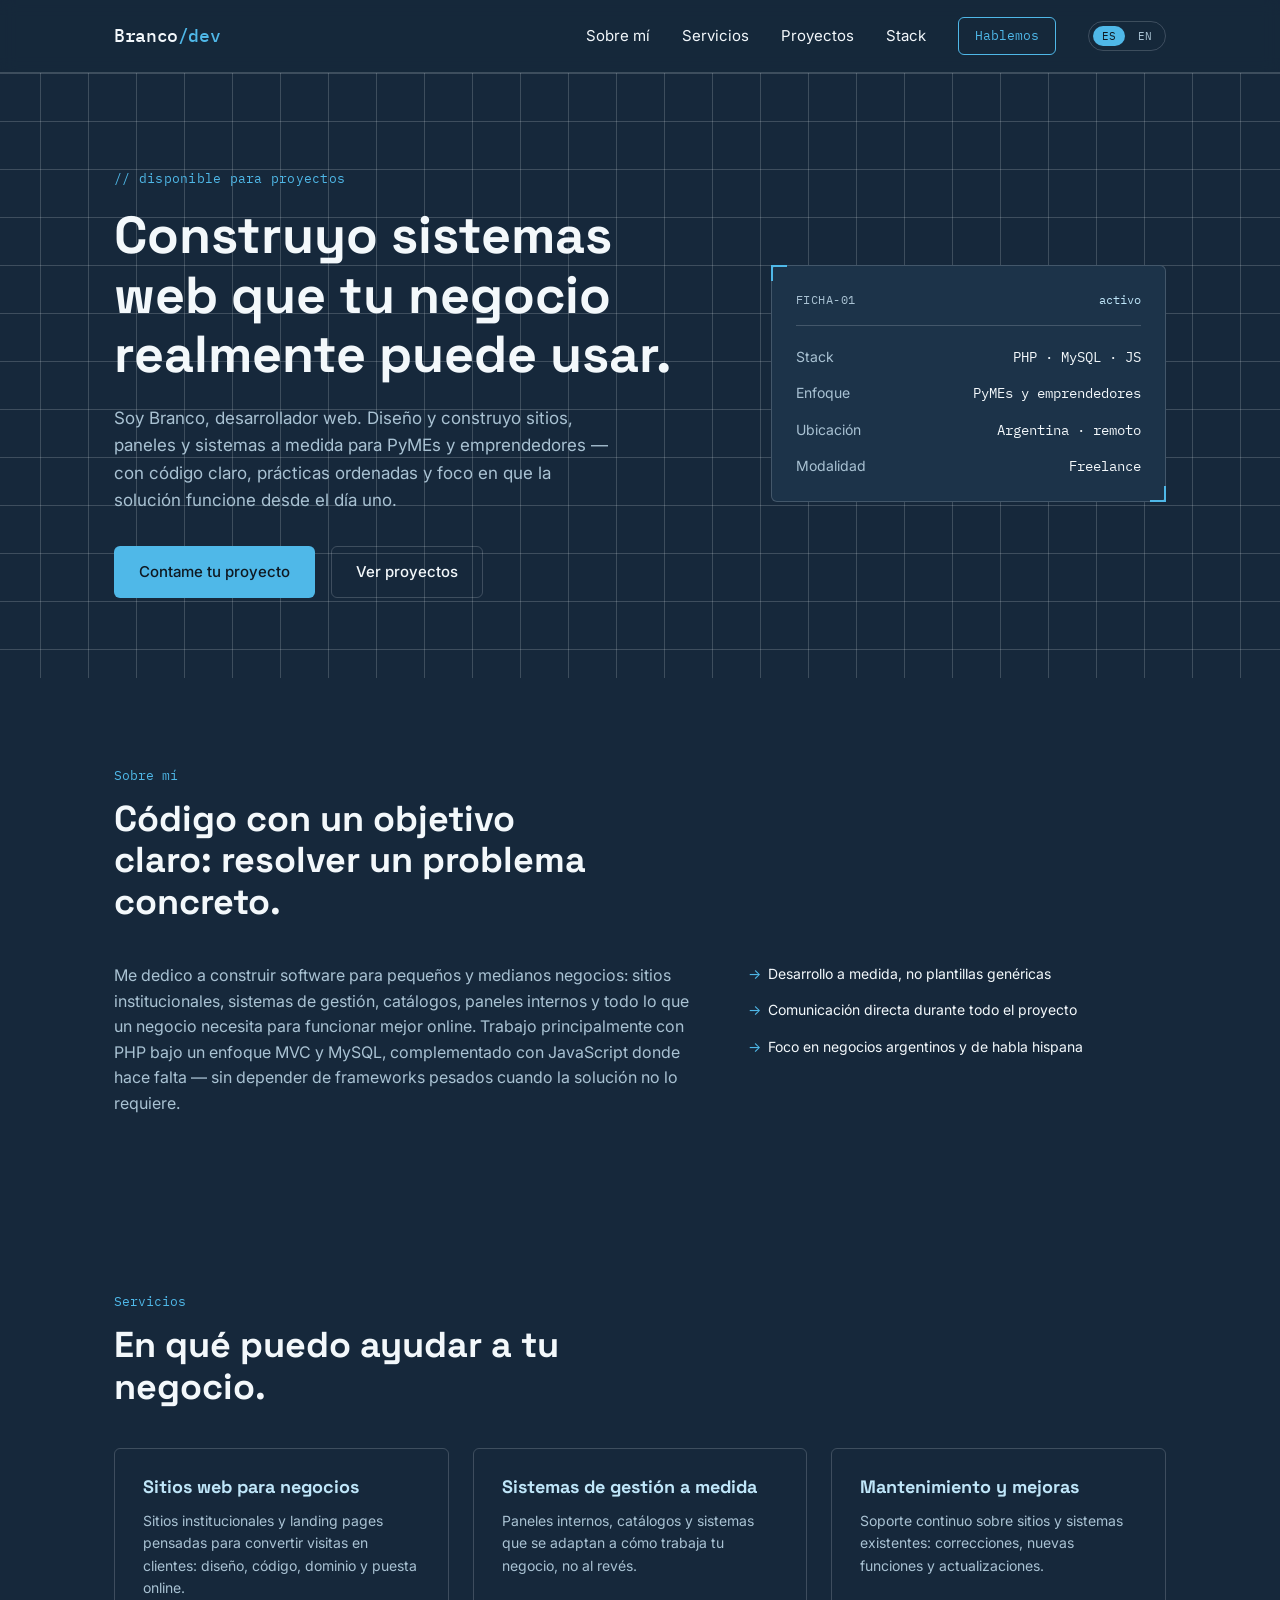
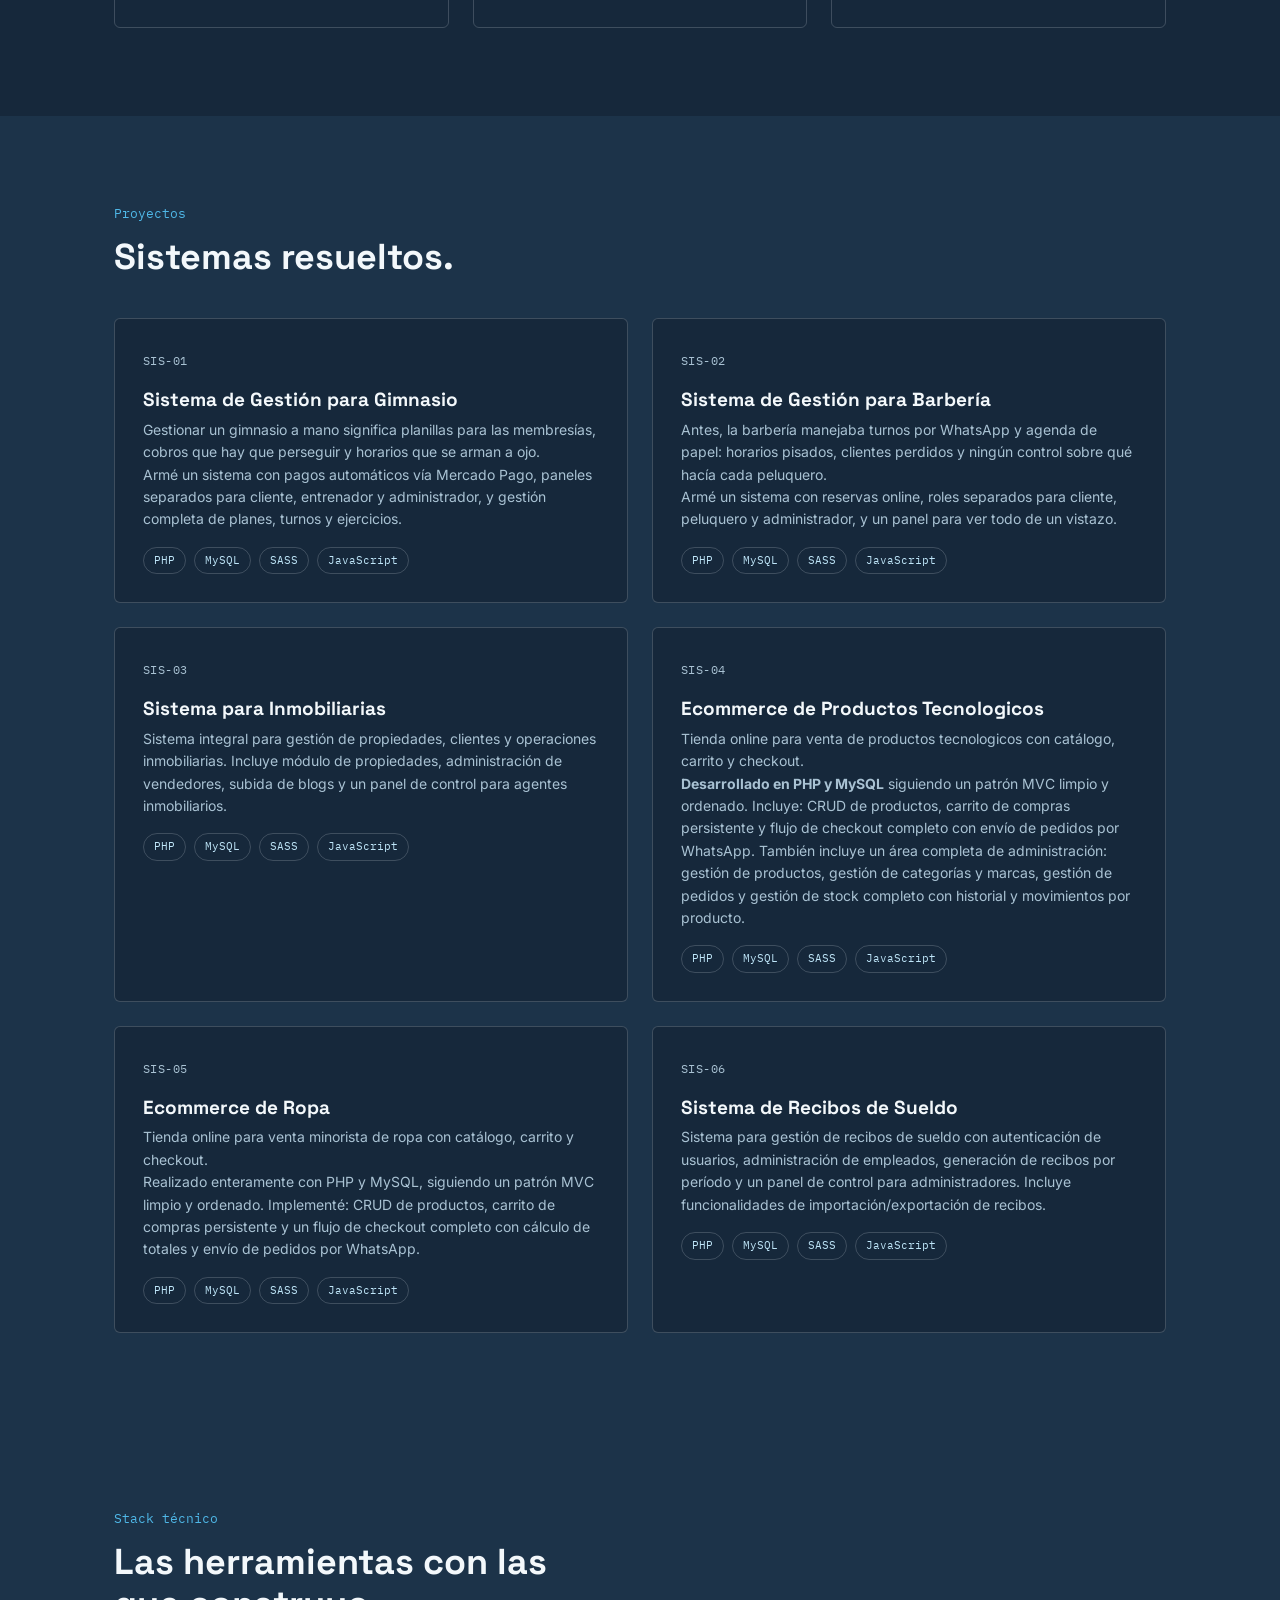
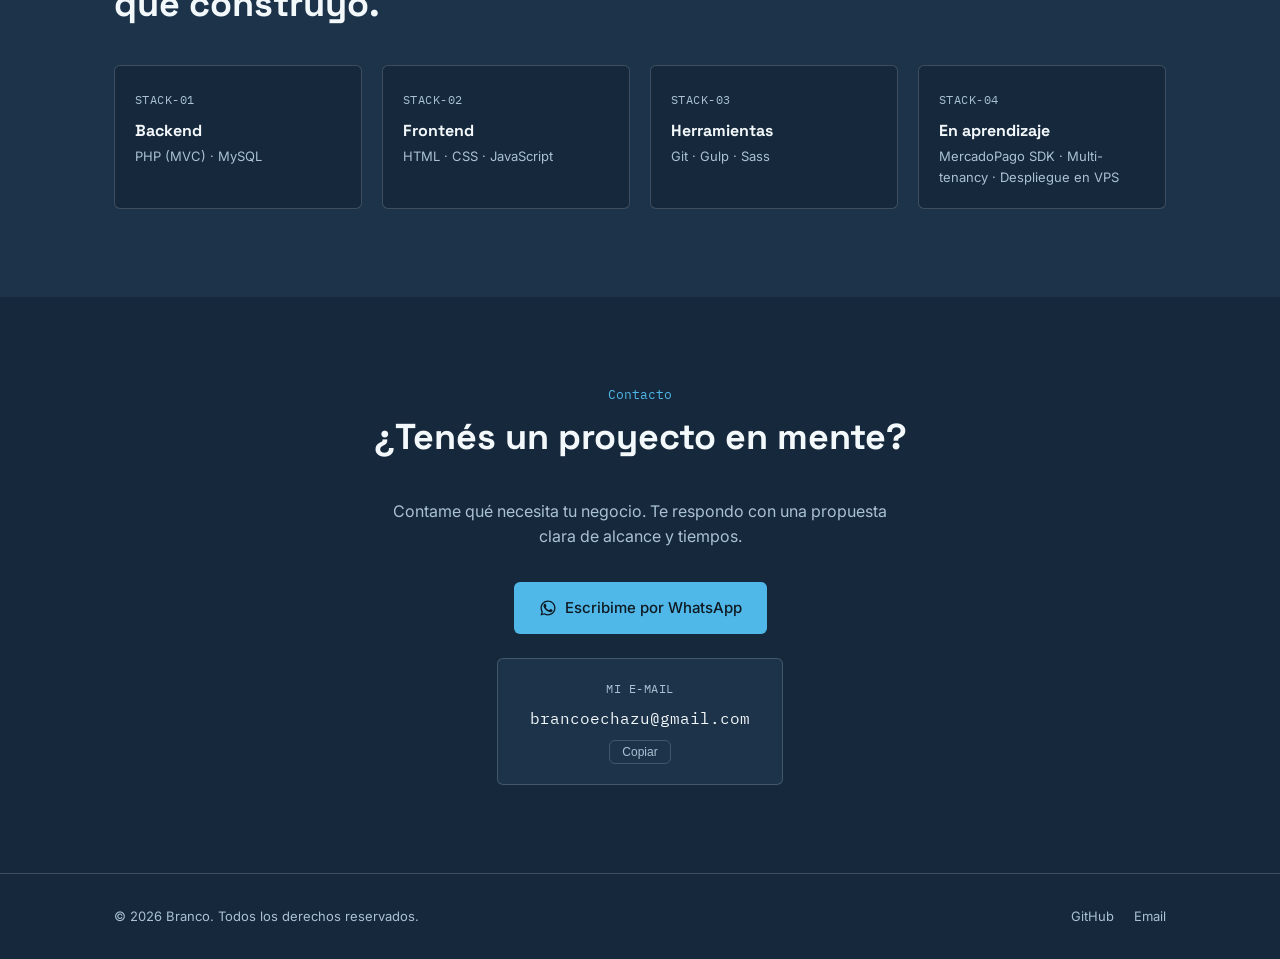
==== commit f17f6e76: "adjusting portfolio pt.1" ====
--- a/index.html
+++ b/index.html
@@ -18,9 +18,9 @@
     </button>
     <nav class="nav" id="siteNav">
       <a href="#sobre-mi" data-i18n="nav_about">Sobre mí</a>
-      <a href="#stack" data-i18n="nav_stack">Stack</a>
       <a href="#servicios" data-i18n="nav_services">Servicios</a>
       <a href="#proyectos" data-i18n="nav_projects">Proyectos</a>
+      <a href="#stack" data-i18n="nav_stack">Stack</a>
       <a href="#contacto" class="nav-cta" data-i18n="nav_contact">Hablemos</a>
 
       <button class="lang-switch" id="langSwitch" aria-label="Cambiar idioma">
@@ -76,34 +76,6 @@
     </div>
   </section>
 
-  <section id="stack" class="section section-alt">
-    <div class="container">
-      <p class="section-eyebrow" data-i18n="stack_eyebrow">Stack técnico</p>
-      <h2 class="section-title" data-i18n="stack_title">Las herramientas con las que construyo.</h2>
-      <div class="stack-grid">
-        <div class="stack-card">
-          <span class="spec-id">STACK-01</span>
-          <h3 data-i18n="stack_1_title">Backend</h3>
-          <p>PHP (MVC) · MySQL</p>
-        </div>
-        <div class="stack-card">
-          <span class="spec-id">STACK-02</span>
-          <h3 data-i18n="stack_2_title">Frontend</h3>
-          <p>HTML · CSS · JavaScript</p>
-        </div>
-        <div class="stack-card">
-          <span class="spec-id">STACK-03</span>
-          <h3 data-i18n="stack_3_title">Herramientas</h3>
-          <p>Git · Gulp · Sass</p>
-        </div>
-        <div class="stack-card">
-          <span class="spec-id">STACK-04</span>
-          <h3 data-i18n="stack_4_title">En aprendizaje</h3>
-          <p>MercadoPago SDK · Multi-tenancy · Despliegue en VPS</p>
-        </div>
-      </div>
-    </div>
-  </section>
 
   <section id="servicios" class="section">
     <div class="container">
@@ -132,9 +104,53 @@
       <h2 class="section-title" data-i18n="projects_title">Sistemas resueltos.</h2>
       <div class="projects-grid">
 
+        <a href="proyecto-gimnasio.html" class="project-card">
+          <div class="project-card-top">
+            <span class="spec-id">SIS-01</span>
+          </div>
+          <h3 data-i18n="proj_gym_title">Sistema de Gestión para Gimnasio</h3>
+          <p data-i18n="proj_gym_desc">Gestionar un gimnasio a mano significa planillas para las membresías, cobros que hay que perseguir y horarios que se arman a ojo. <br> Armé un sistema con pagos automáticos vía Mercado Pago, paneles separados para cliente, entrenador y administrador, y gestión completa de planes, turnos y ejercicios.</p>
+          <div class="tag-row">
+            <span class="tag">PHP</span>
+            <span class="tag">MySQL</span>
+            <span class="tag">SASS</span>
+            <span class="tag">JavaScript</span>
+          </div>
+        </a>
+
+        <a href="proyecto-barbershop.html" class="project-card">
+          <div class="project-card-top">
+            <span class="spec-id">SIS-02</span>
+          </div>
+          <h3 data-i18n="proj_barbershop_title">Sistema de Gestión para Barbería</h3>
+          <p data-i18n="proj_barbershop_desc">Antes, la barbería manejaba turnos por WhatsApp y agenda de papel: horarios pisados, clientes perdidos y ningún control sobre qué hacía cada peluquero. <br>
+            Armé un sistema con reservas online, roles separados para cliente, peluquero y administrador, y un panel para ver todo de un vistazo.</p>
+          <div class="tag-row">
+            <span class="tag">PHP</span>
+            <span class="tag">MySQL</span>
+            <span class="tag">SASS</span>
+            <span class="tag">JavaScript</span>
+          </div>
+        </a>
+
+
+        <a href="proyecto-inmobiliaria.html" class="project-card">
+          <div class="project-card-top">
+            <span class="spec-id">SIS-03</span>
+          </div>
+          <h3 data-i18n="proj_inmobiliaria_title">Sistema para Inmobiliarias</h3>
+          <p data-i18n="proj_inmobiliaria_desc">Sistema integral para gestión de propiedades, clientes y operaciones inmobiliarias. Incluye módulo de propiedades, administración de vendedores, subida de blogs y un panel de control para agentes inmobiliarios.</p>
+          <div class="tag-row">
+            <span class="tag">PHP</span>
+            <span class="tag">MySQL</span>
+            <span class="tag">SASS</span>
+            <span class="tag">JavaScript</span>
+          </div>
+        </a>
+
         <a href="proyecto-techstore.html" class="project-card">
           <div class="project-card-top">
-            <span class="spec-id">SIS-01</span>
+            <span class="spec-id">SIS-04</span>
           </div>
           <h3 data-i18n="proj_techstore_title">Ecommerce de Productos Tecnologicos</h3>
           <p data-i18n="proj_techstore_desc">Tienda online para venta de productos tecnologicos con catálogo, carrito y checkout. <br> <b>Desarrollado en PHP y MySQL</b> siguiendo un patrón MVC limpio y ordenado. Incluye: CRUD de productos, carrito de compras persistente y flujo de checkout completo con envío de pedidos por WhatsApp. También incluye un área completa de administración: gestión de productos, gestión de categorías y marcas, gestión de pedidos y gestión de stock completo con historial y movimientos por producto.</p>
@@ -146,24 +162,9 @@
           </div>
         </a>
 
-        <a href="proyecto-barbershop.html" class="project-card">
-          <div class="project-card-top">
-            <span class="spec-id">SIS-02</span>
-          </div>
-          <h3 data-i18n="proj_barbershop_title">Sistema de Gestión para Barbería</h3>
-          <p data-i18n="proj_barbershop_desc">Sistema integral para la gestión de una barbería, incluyendo reserva de turnos, gestión de peluqueros servicios y turnos. <br>
-            Desarrollado con PHP y MySQL, siguiendo un patrón MVC limpio y ordenado. Implementé: gestión de turnos, historial de clientes, control de peluqueros y servicios. Autenticación de usuarios y roles (Cliente, Peluquero y Administrador).</p>
-          <div class="tag-row">
-            <span class="tag">PHP</span>
-            <span class="tag">MySQL</span>
-            <span class="tag">SASS</span>
-            <span class="tag">JavaScript</span>
-          </div>
-        </a>
-
         <a href="proyecto-ecommerce.html" class="project-card">
           <div class="project-card-top">
-            <span class="spec-id">SIS-03</span>
+            <span class="spec-id">SIS-05</span>
           </div>
           <h3 data-i18n="proj_ecommerce_title">Ecommerce de Ropa</h3>
           <p data-i18n="proj_ecommerce_desc">Tienda online para venta minorista de ropa con catálogo, carrito y checkout. <br>
@@ -176,23 +177,9 @@
           </div>
         </a>
 
-        <a href="proyecto-inmobiliaria.html" class="project-card">
-          <div class="project-card-top">
-            <span class="spec-id">SIS-04</span>
-          </div>
-          <h3 data-i18n="proj_inmobiliaria_title">Sistema para Inmobiliarias</h3>
-          <p data-i18n="proj_inmobiliaria_desc">Sistema integral para gestión de propiedades, clientes y operaciones inmobiliarias. Incluye módulo de propiedades, administración de vendedores, subida de blogs y un panel de control para agentes inmobiliarios.</p>
-          <div class="tag-row">
-            <span class="tag">PHP</span>
-            <span class="tag">MySQL</span>
-            <span class="tag">SASS</span>
-            <span class="tag">JavaScript</span>
-          </div>
-        </a>
-
         <a href="proyecto-recibos.html" class="project-card">
           <div class="project-card-top">
-            <span class="spec-id">SIS-05</span>
+            <span class="spec-id">SIS-06</span>
           </div>
           <h3 data-i18n="proj_recibos_title">Sistema de Recibos de Sueldo</h3>
           <p data-i18n="proj_recibos_desc">Sistema para gestión de recibos de sueldo con autenticación de usuarios, administración de empleados, generación de recibos por período y un panel de control para administradores. Incluye funcionalidades de importación/exportación de recibos.</p>
@@ -204,6 +191,35 @@
           </div>
         </a>
 
+      </div>
+    </div>
+  </section>
+
+  <section id="stack" class="section section-alt">
+    <div class="container">
+      <p class="section-eyebrow" data-i18n="stack_eyebrow">Stack técnico</p>
+      <h2 class="section-title" data-i18n="stack_title">Las herramientas con las que construyo.</h2>
+      <div class="stack-grid">
+        <div class="stack-card">
+          <span class="spec-id">STACK-01</span>
+          <h3 data-i18n="stack_1_title">Backend</h3>
+          <p>PHP (MVC) · MySQL</p>
+        </div>
+        <div class="stack-card">
+          <span class="spec-id">STACK-02</span>
+          <h3 data-i18n="stack_2_title">Frontend</h3>
+          <p>HTML · CSS · JavaScript</p>
+        </div>
+        <div class="stack-card">
+          <span class="spec-id">STACK-03</span>
+          <h3 data-i18n="stack_3_title">Herramientas</h3>
+          <p>Git · Gulp · Sass</p>
+        </div>
+        <div class="stack-card">
+          <span class="spec-id">STACK-04</span>
+          <h3 data-i18n="stack_4_title">En aprendizaje</h3>
+          <p>MercadoPago SDK · Multi-tenancy · Despliegue en VPS</p>
+        </div>
       </div>
     </div>
   </section>
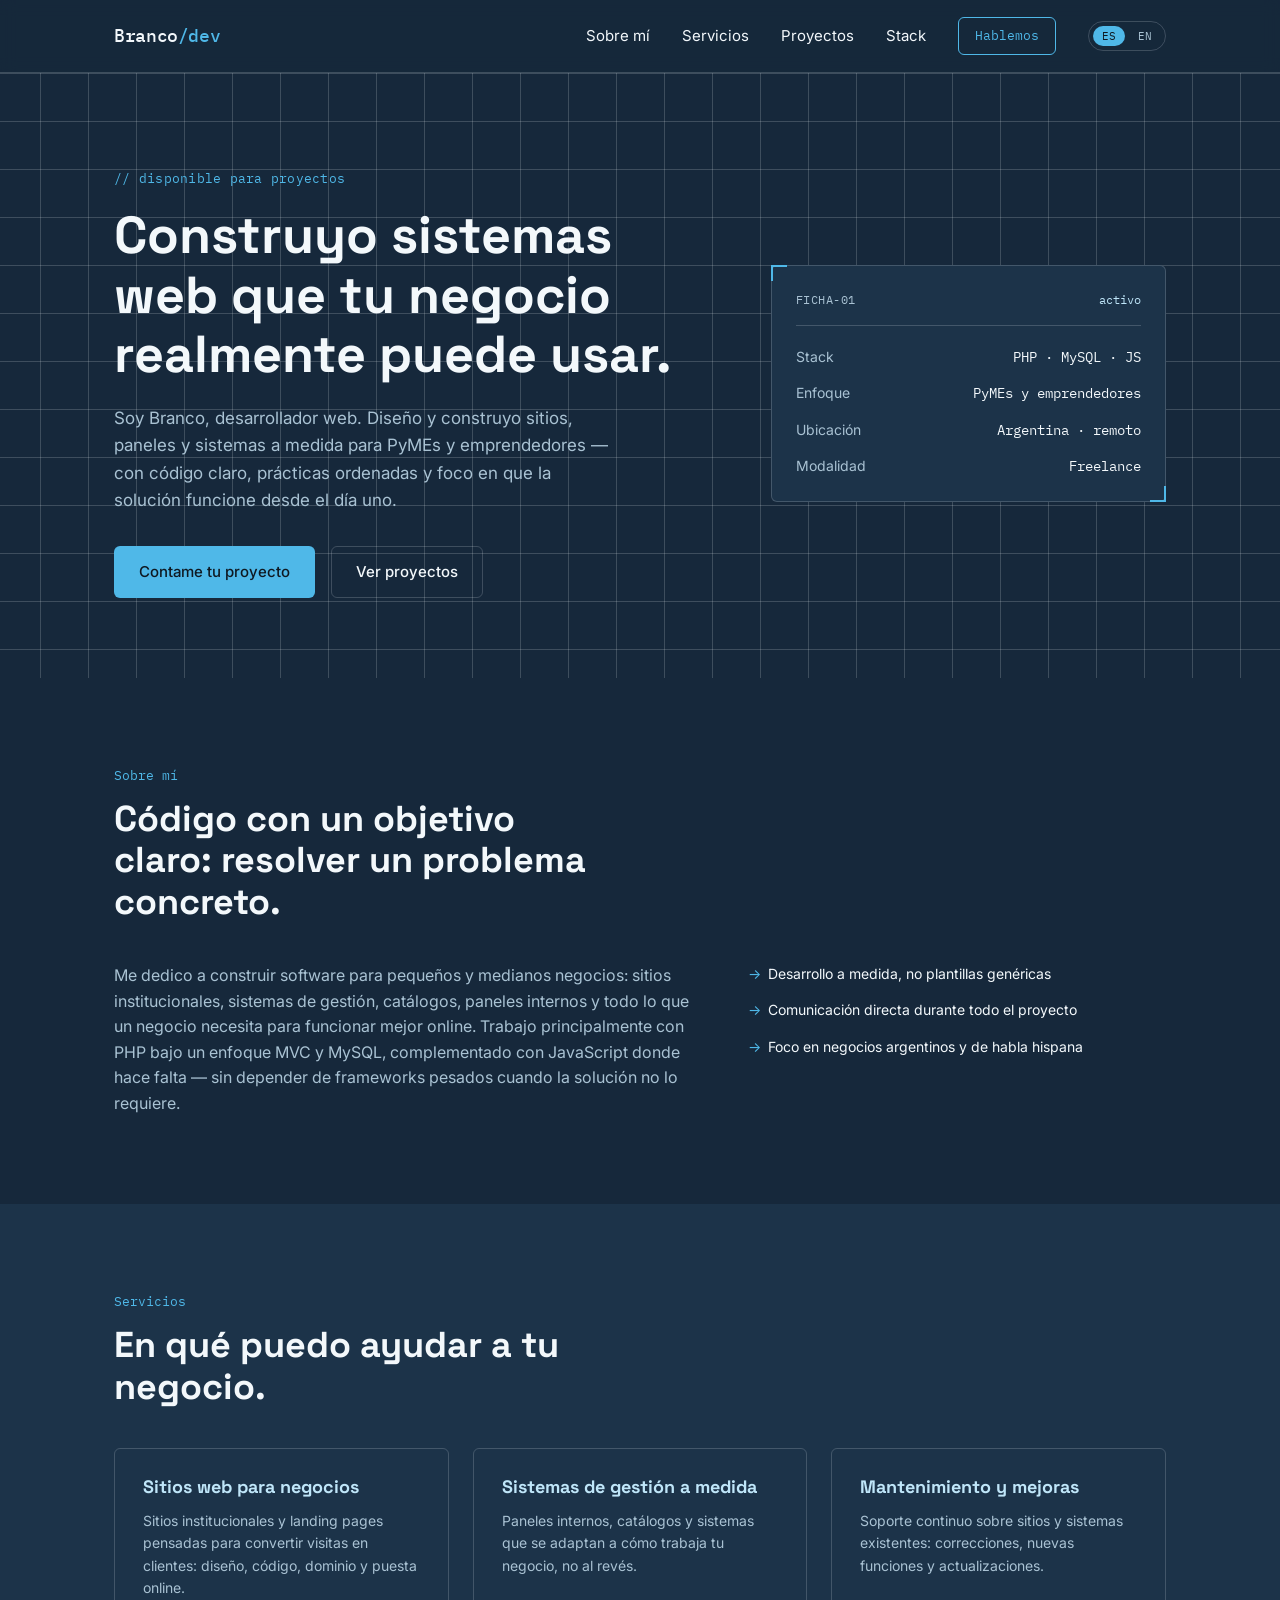
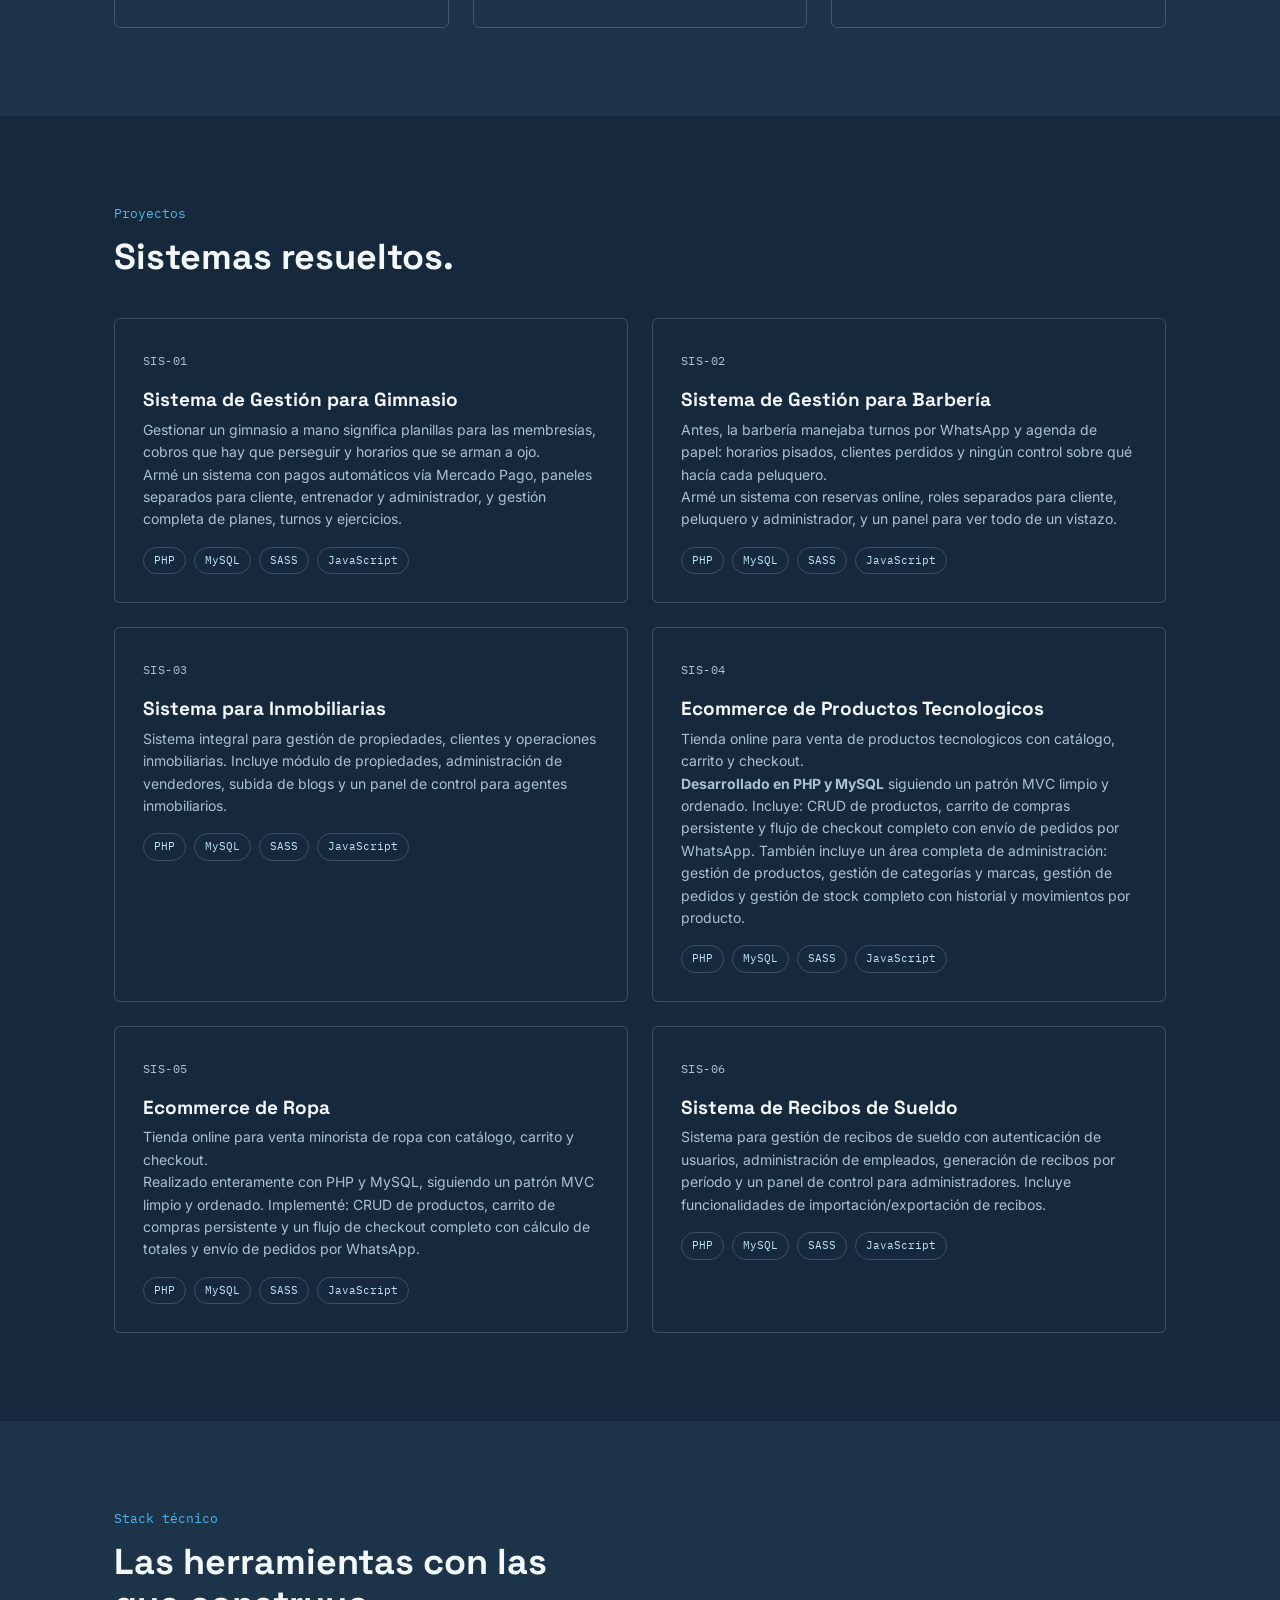
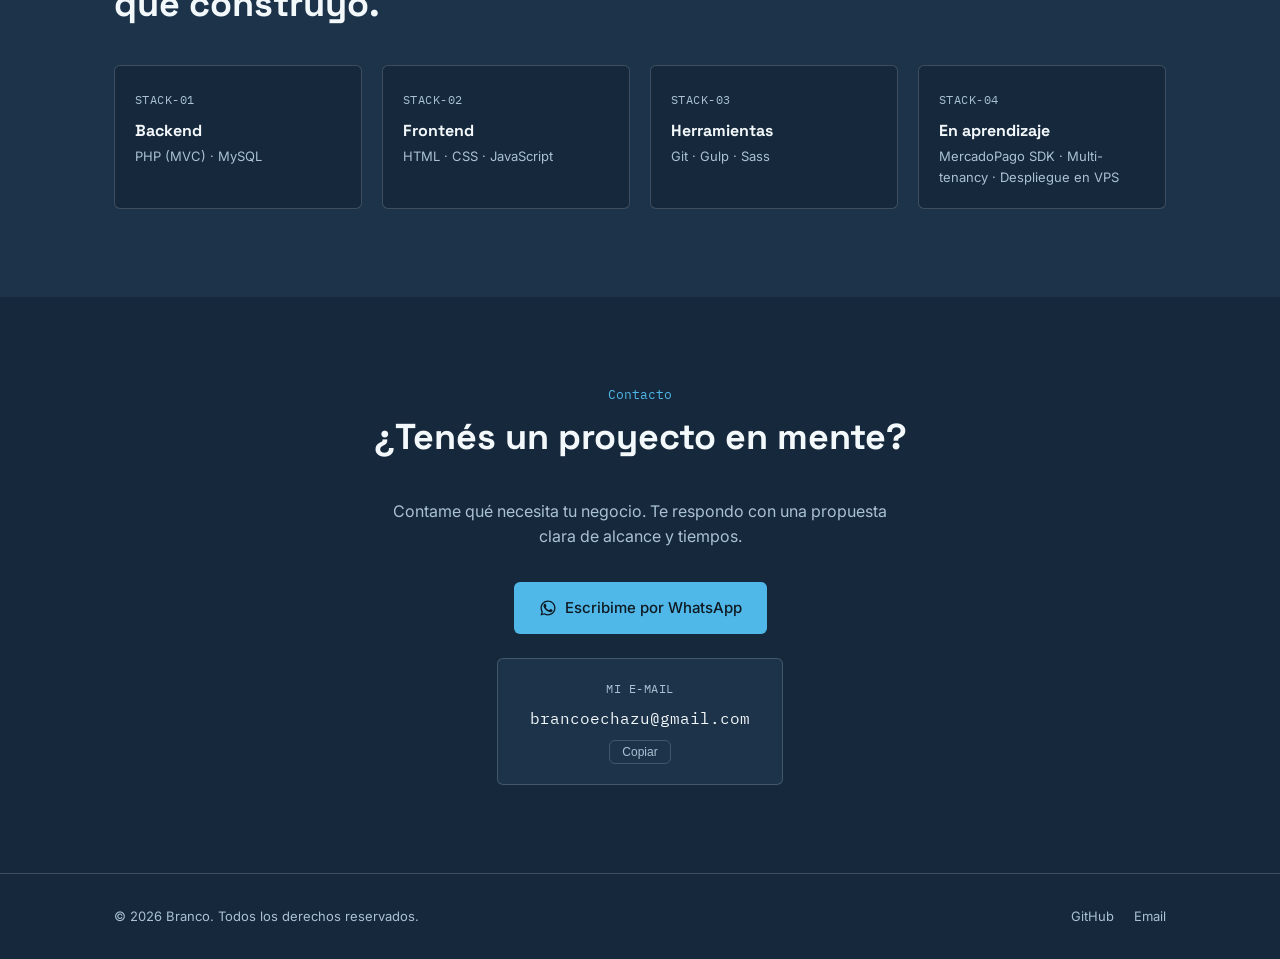
==== commit 9f3df9c6: "pt.2" ====
--- a/index.html
+++ b/index.html
@@ -77,7 +77,7 @@
   </section>
 
 
-  <section id="servicios" class="section">
+  <section id="servicios" class="section section-alt">
     <div class="container">
       <p class="section-eyebrow" data-i18n="services_eyebrow">Servicios</p>
       <h2 class="section-title" data-i18n="services_title">En qué puedo ayudar a tu negocio.</h2>
@@ -98,7 +98,7 @@
     </div>
   </section>
 
-  <section id="proyectos" class="section section-alt">
+  <section id="proyectos" class="section">
     <div class="container">
       <p class="section-eyebrow" data-i18n="projects_eyebrow">Proyectos</p>
       <h2 class="section-title" data-i18n="projects_title">Sistemas resueltos.</h2>
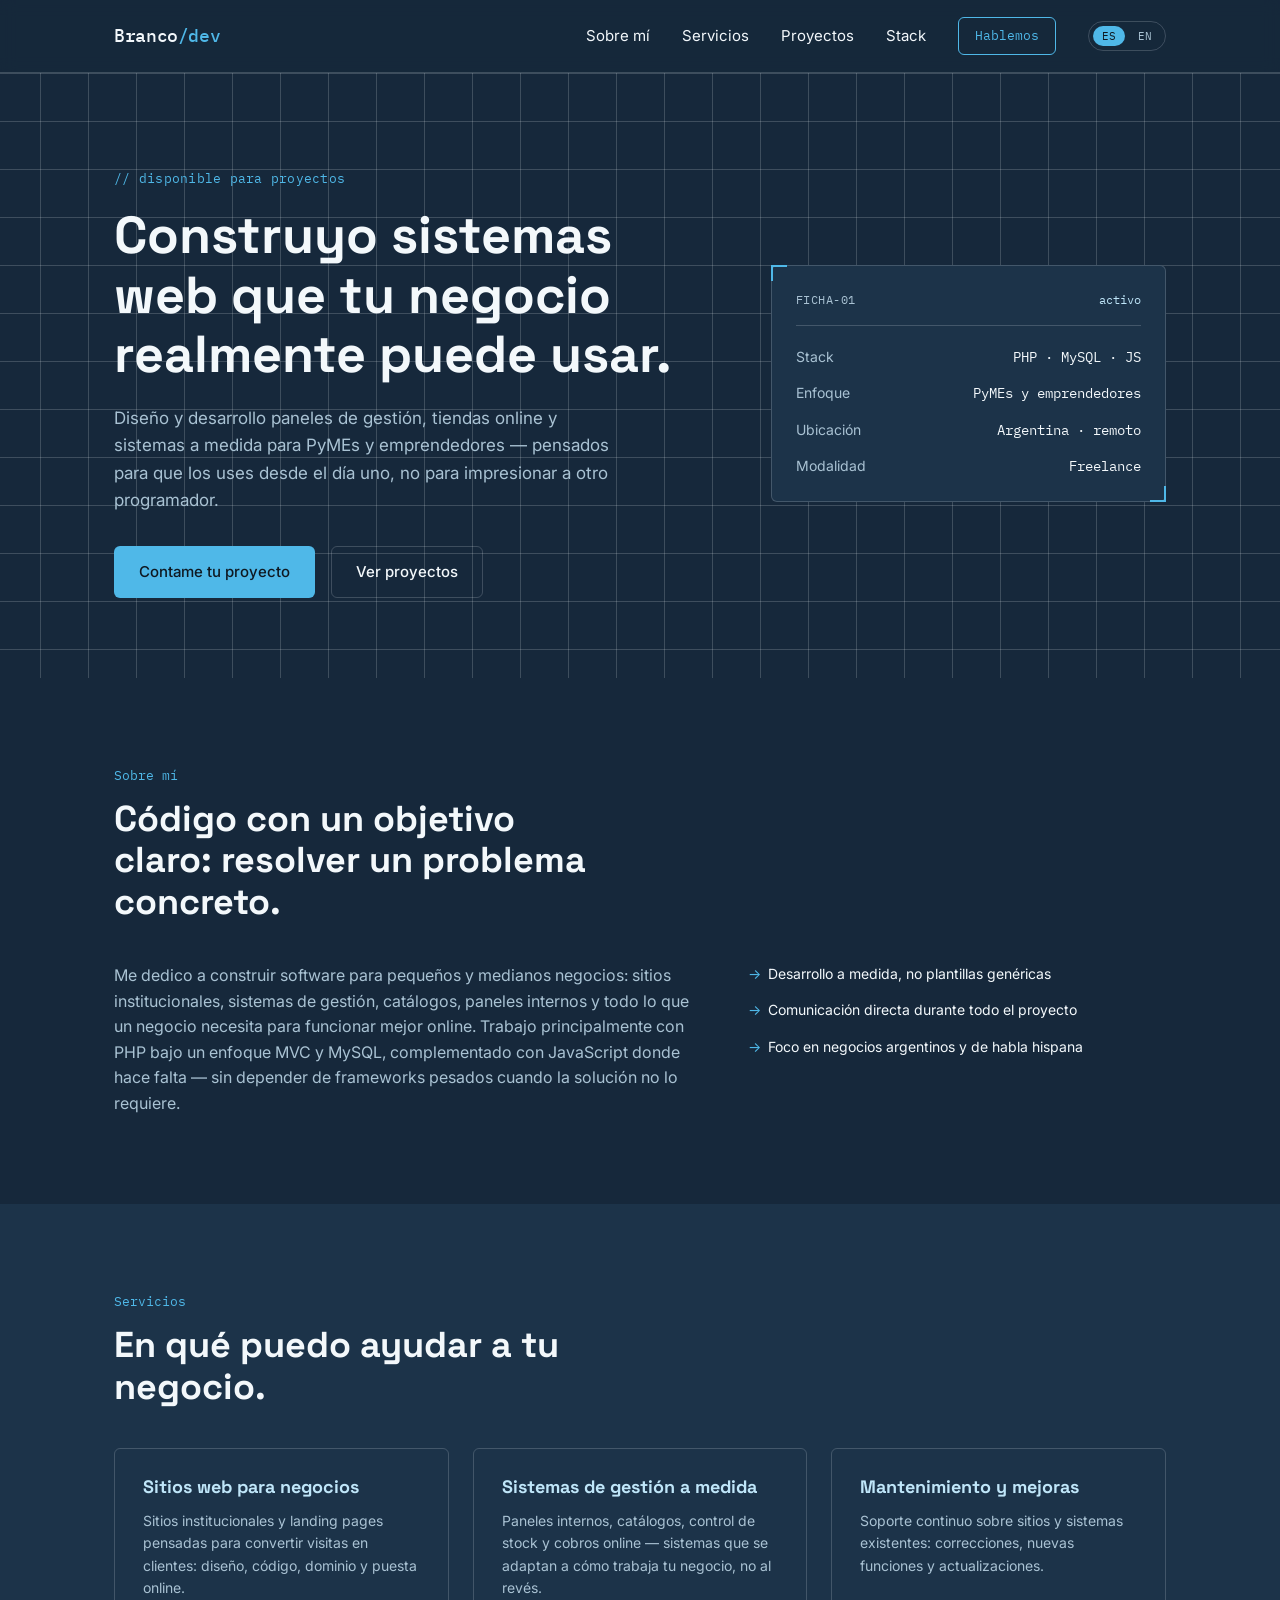
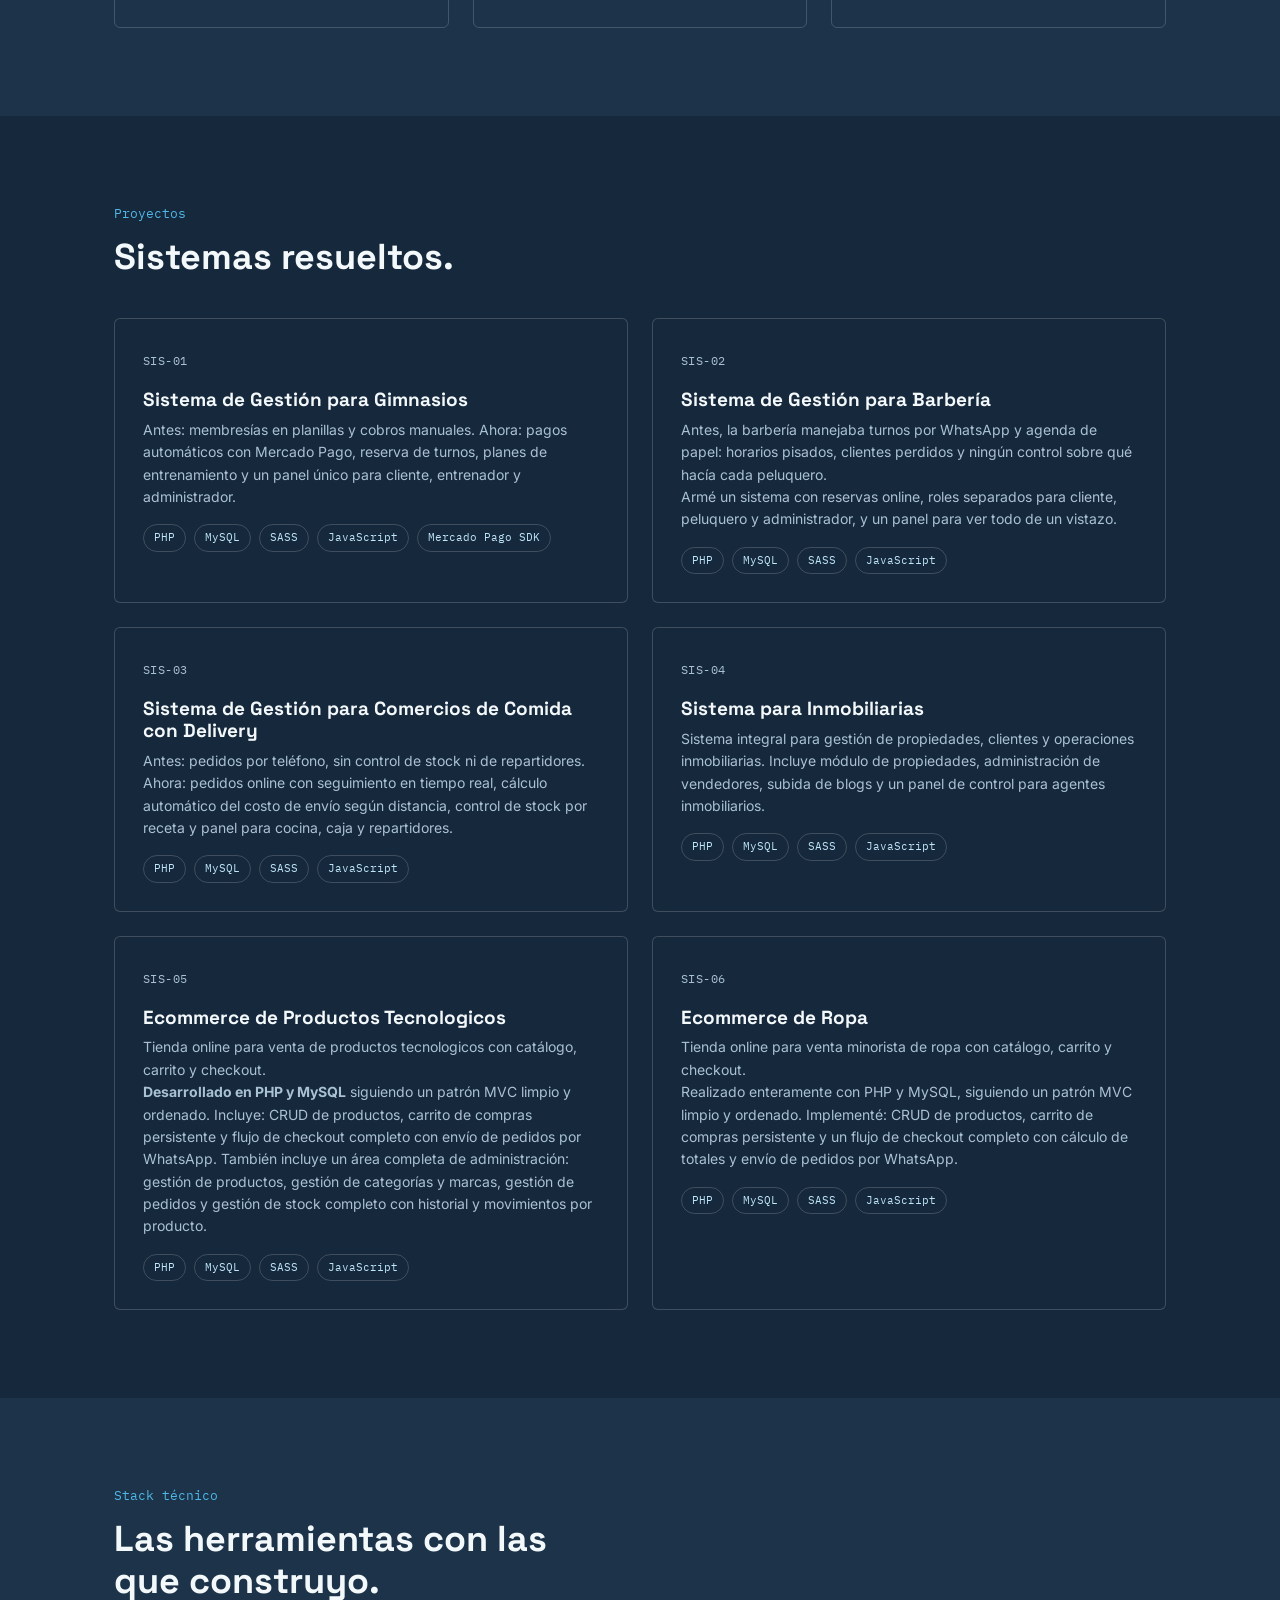
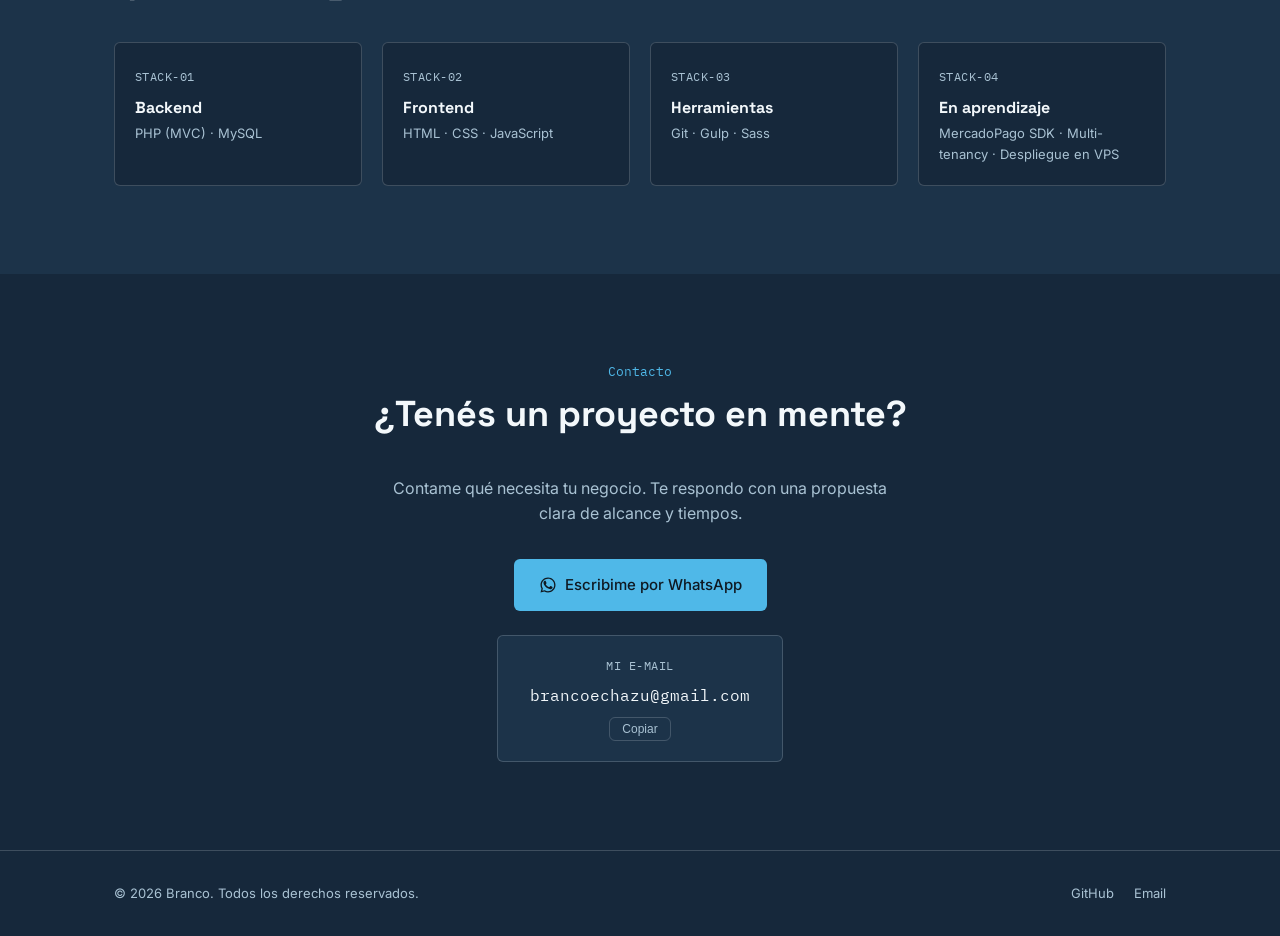
==== commit 9d3c1bcb: "commit" ====
--- a/index.html
+++ b/index.html
@@ -38,7 +38,7 @@
       <div class="hero-copy">
         <p class="eyebrow" data-i18n="hero_eyebrow">// disponible para proyectos</p>
         <h1 data-i18n="hero_title">Construyo sistemas web que tu negocio realmente puede usar.</h1>
-        <p class="hero-lead" data-i18n="hero_lead">Soy Branco, desarrollador web. Diseño y construyo sitios, paneles y sistemas a medida para PyMEs y emprendedores — con código claro, prácticas ordenadas y foco en que la solución funcione desde el día uno.</p>
+        <p class="hero-lead" data-i18n="hero_lead">Diseño y desarrollo paneles de gestión, tiendas online y sistemas a medida para PyMEs y emprendedores — pensados para que los uses desde el día uno, no para impresionar a otro programador.</p>
         <div class="hero-actions">
           <a href="#contacto" class="btn btn-primary" data-i18n="hero_contact">Contame tu proyecto</a>
           <a href="#proyectos" class="btn btn-ghost" data-i18n="hero_projects">Ver proyectos</a>
@@ -88,7 +88,7 @@
         </div>
         <div class="service-card">
           <h3 data-i18n="service_2_title">Sistemas de gestión a medida</h3>
-          <p data-i18n="service_2_desc">Paneles internos, catálogos y sistemas que se adaptan a cómo trabaja tu negocio, no al revés.</p>
+          <p data-i18n="service_2_desc">Paneles internos, catálogos, control de stock y cobros online — sistemas que se adaptan a cómo trabaja tu negocio, no al revés.</p>
         </div>
         <div class="service-card">
           <h3 data-i18n="service_3_title">Mantenimiento y mejoras</h3>
@@ -104,17 +104,19 @@
       <h2 class="section-title" data-i18n="projects_title">Sistemas resueltos.</h2>
       <div class="projects-grid">
 
+        <!-- NOTA: Activar/publicar recién cuando el proyecto esté terminado y tenga capturas reales -->
         <a href="proyecto-gimnasio.html" class="project-card">
           <div class="project-card-top">
             <span class="spec-id">SIS-01</span>
           </div>
-          <h3 data-i18n="proj_gym_title">Sistema de Gestión para Gimnasio</h3>
-          <p data-i18n="proj_gym_desc">Gestionar un gimnasio a mano significa planillas para las membresías, cobros que hay que perseguir y horarios que se arman a ojo. <br> Armé un sistema con pagos automáticos vía Mercado Pago, paneles separados para cliente, entrenador y administrador, y gestión completa de planes, turnos y ejercicios.</p>
-          <div class="tag-row">
-            <span class="tag">PHP</span>
-            <span class="tag">MySQL</span>
-            <span class="tag">SASS</span>
-            <span class="tag">JavaScript</span>
+          <h3 data-i18n="proj_gimnasio_title">Sistema de Gestión para Gimnasios</h3>
+          <p data-i18n="proj_gimnasio_desc">Antes: membresías en planillas y cobros manuales. Ahora: pagos automáticos con Mercado Pago, reserva de turnos, planes de entrenamiento y un panel único para cliente, entrenador y administrador.</p>
+          <div class="tag-row">
+            <span class="tag">PHP</span>
+            <span class="tag">MySQL</span>
+            <span class="tag">SASS</span>
+            <span class="tag">JavaScript</span>
+            <span class="tag">Mercado Pago SDK</span>
           </div>
         </a>
 
@@ -133,10 +135,23 @@
           </div>
         </a>
 
+        <a href="proyecto-delivery.html" class="project-card">
+          <div class="project-card-top">
+            <span class="spec-id">SIS-03</span>
+          </div>
+          <h3 data-i18n="proj_delivery_title">Sistema de Gestión para Comercios de Comida con Delivery</h3>
+          <p data-i18n="proj_delivery_desc">Antes: pedidos por teléfono, sin control de stock ni de repartidores. Ahora: pedidos online con seguimiento en tiempo real, cálculo automático del costo de envío según distancia, control de stock por receta y panel para cocina, caja y repartidores.</p>
+          <div class="tag-row">
+            <span class="tag">PHP</span>
+            <span class="tag">MySQL</span>
+            <span class="tag">SASS</span>
+            <span class="tag">JavaScript</span>
+          </div>
+        </a>
 
         <a href="proyecto-inmobiliaria.html" class="project-card">
           <div class="project-card-top">
-            <span class="spec-id">SIS-03</span>
+            <span class="spec-id">SIS-04</span>
           </div>
           <h3 data-i18n="proj_inmobiliaria_title">Sistema para Inmobiliarias</h3>
           <p data-i18n="proj_inmobiliaria_desc">Sistema integral para gestión de propiedades, clientes y operaciones inmobiliarias. Incluye módulo de propiedades, administración de vendedores, subida de blogs y un panel de control para agentes inmobiliarios.</p>
@@ -150,7 +165,7 @@
 
         <a href="proyecto-techstore.html" class="project-card">
           <div class="project-card-top">
-            <span class="spec-id">SIS-04</span>
+            <span class="spec-id">SIS-05</span>
           </div>
           <h3 data-i18n="proj_techstore_title">Ecommerce de Productos Tecnologicos</h3>
           <p data-i18n="proj_techstore_desc">Tienda online para venta de productos tecnologicos con catálogo, carrito y checkout. <br> <b>Desarrollado en PHP y MySQL</b> siguiendo un patrón MVC limpio y ordenado. Incluye: CRUD de productos, carrito de compras persistente y flujo de checkout completo con envío de pedidos por WhatsApp. También incluye un área completa de administración: gestión de productos, gestión de categorías y marcas, gestión de pedidos y gestión de stock completo con historial y movimientos por producto.</p>
@@ -164,25 +179,11 @@
 
         <a href="proyecto-ecommerce.html" class="project-card">
           <div class="project-card-top">
-            <span class="spec-id">SIS-05</span>
+            <span class="spec-id">SIS-06</span>
           </div>
           <h3 data-i18n="proj_ecommerce_title">Ecommerce de Ropa</h3>
           <p data-i18n="proj_ecommerce_desc">Tienda online para venta minorista de ropa con catálogo, carrito y checkout. <br>
             Realizado enteramente con PHP y MySQL, siguiendo un patrón MVC limpio y ordenado. Implementé: CRUD de productos, carrito de compras persistente y un flujo de checkout completo con cálculo de totales y envío de pedidos por WhatsApp.</p>
-          <div class="tag-row">
-            <span class="tag">PHP</span>
-            <span class="tag">MySQL</span>
-            <span class="tag">SASS</span>
-            <span class="tag">JavaScript</span>
-          </div>
-        </a>
-
-        <a href="proyecto-recibos.html" class="project-card">
-          <div class="project-card-top">
-            <span class="spec-id">SIS-06</span>
-          </div>
-          <h3 data-i18n="proj_recibos_title">Sistema de Recibos de Sueldo</h3>
-          <p data-i18n="proj_recibos_desc">Sistema para gestión de recibos de sueldo con autenticación de usuarios, administración de empleados, generación de recibos por período y un panel de control para administradores. Incluye funcionalidades de importación/exportación de recibos.</p>
           <div class="tag-row">
             <span class="tag">PHP</span>
             <span class="tag">MySQL</span>
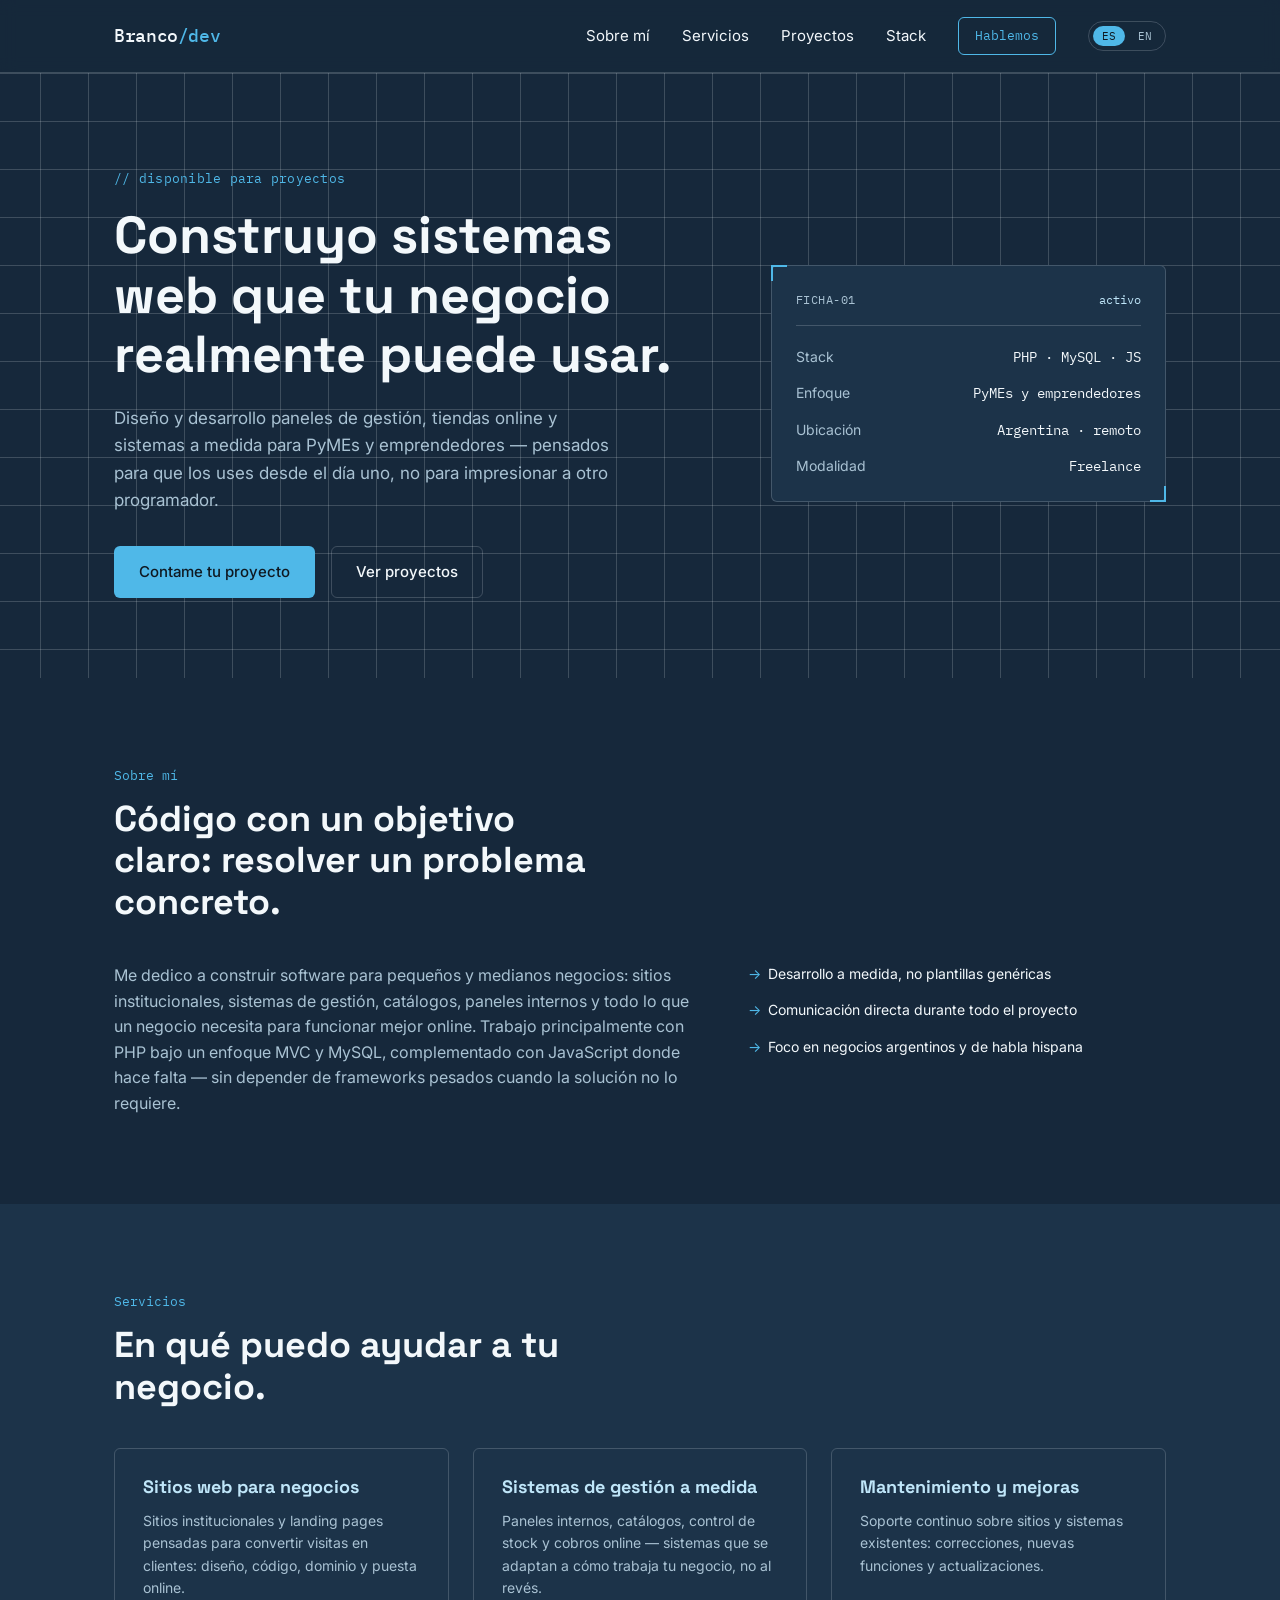
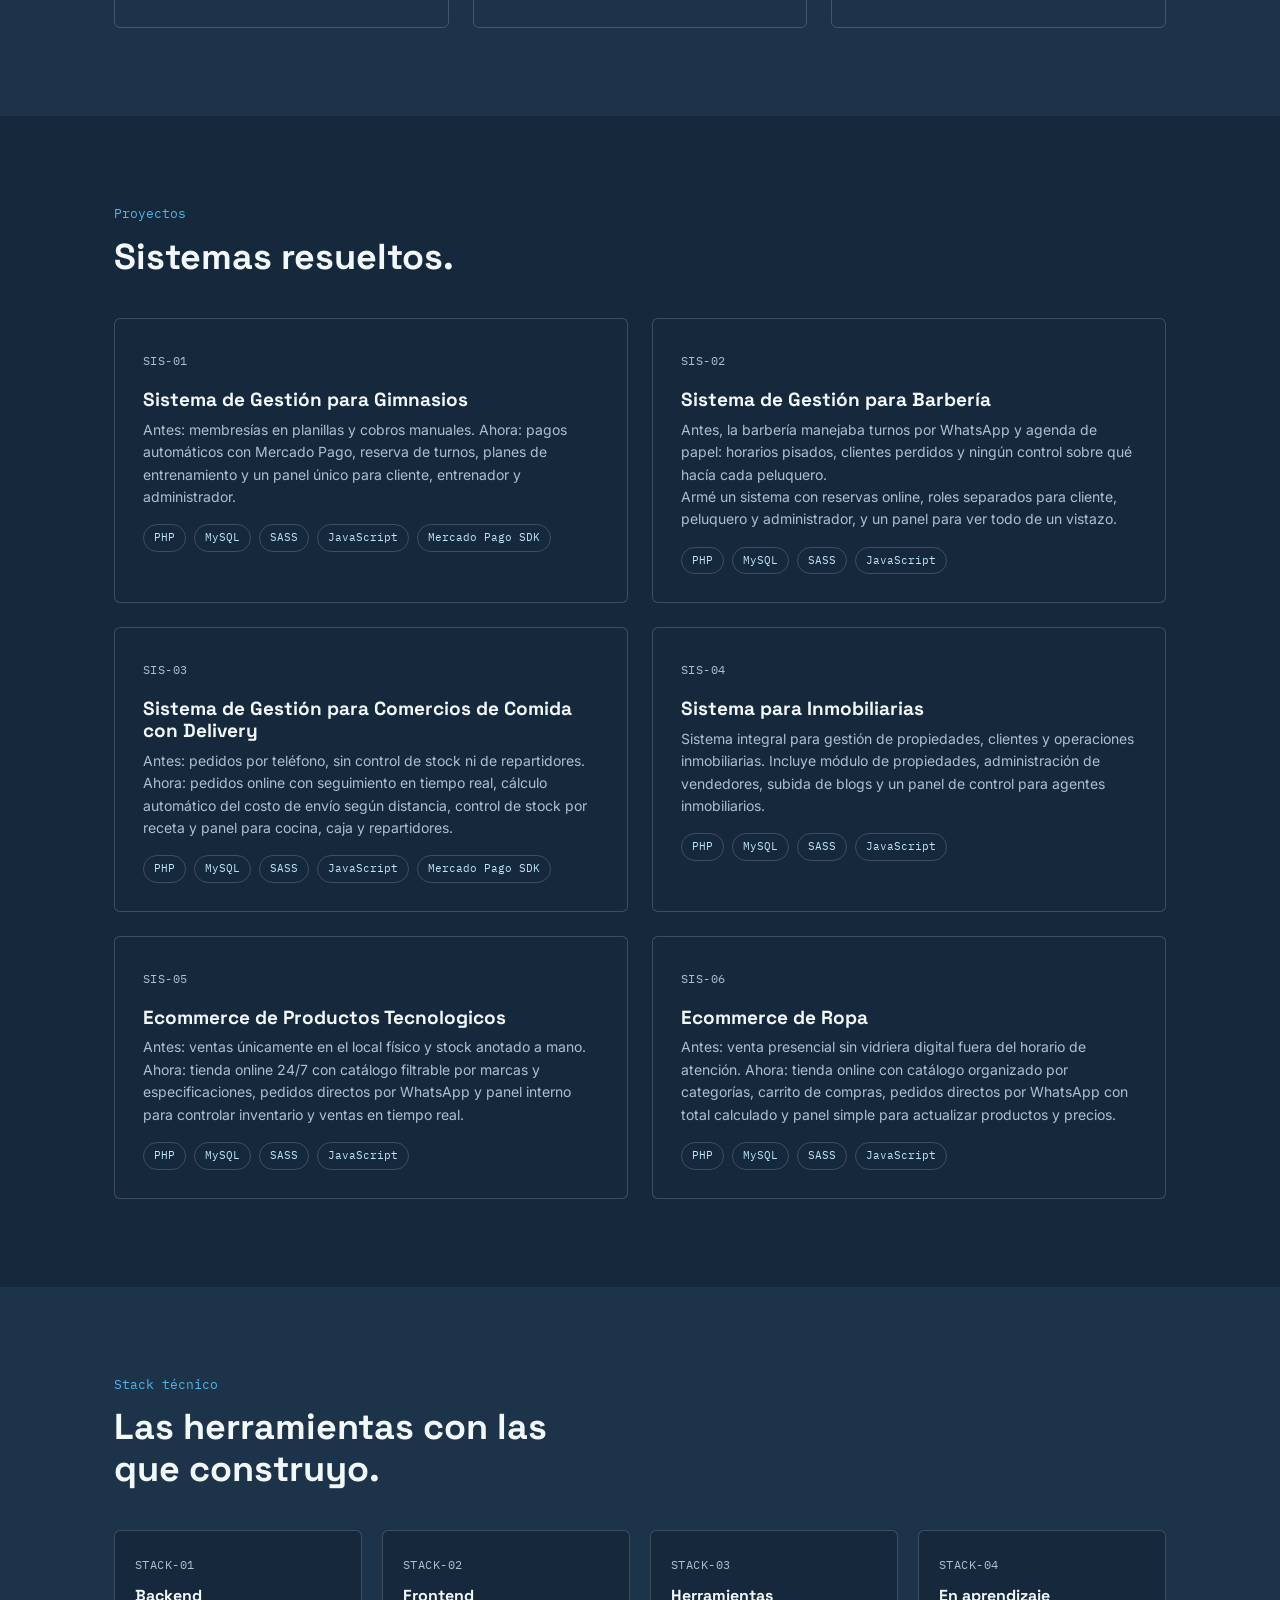
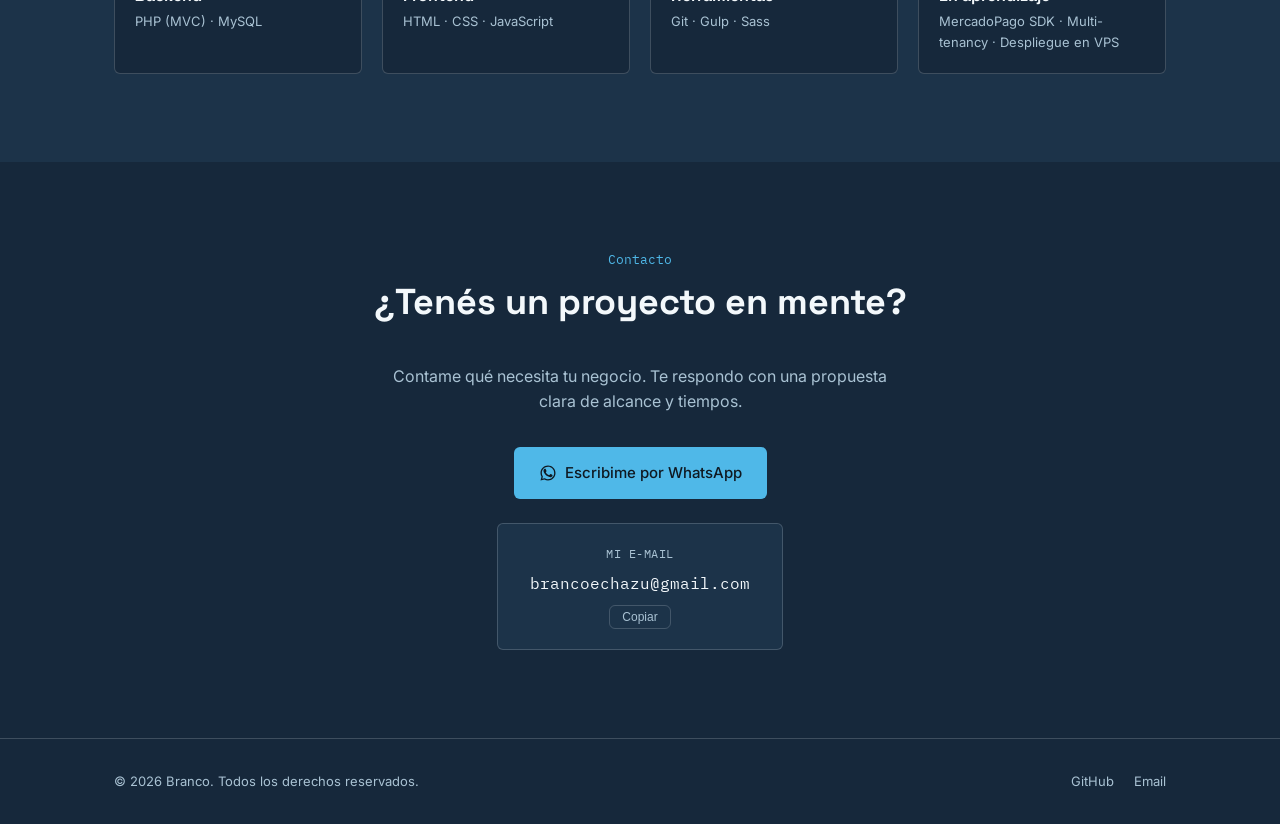
==== commit a1072aa1: "fixes" ====
--- a/index.html
+++ b/index.html
@@ -146,6 +146,7 @@
             <span class="tag">MySQL</span>
             <span class="tag">SASS</span>
             <span class="tag">JavaScript</span>
+            <span class="tag">Mercado Pago SDK</span>
           </div>
         </a>
 
@@ -168,7 +169,7 @@
             <span class="spec-id">SIS-05</span>
           </div>
           <h3 data-i18n="proj_techstore_title">Ecommerce de Productos Tecnologicos</h3>
-          <p data-i18n="proj_techstore_desc">Tienda online para venta de productos tecnologicos con catálogo, carrito y checkout. <br> <b>Desarrollado en PHP y MySQL</b> siguiendo un patrón MVC limpio y ordenado. Incluye: CRUD de productos, carrito de compras persistente y flujo de checkout completo con envío de pedidos por WhatsApp. También incluye un área completa de administración: gestión de productos, gestión de categorías y marcas, gestión de pedidos y gestión de stock completo con historial y movimientos por producto.</p>
+          <p data-i18n="proj_techstore_desc">Antes: ventas únicamente en el local físico y stock anotado a mano. Ahora: tienda online 24/7 con catálogo filtrable por marcas y especificaciones, pedidos directos por WhatsApp y panel interno para controlar inventario y ventas en tiempo real.</p>
           <div class="tag-row">
             <span class="tag">PHP</span>
             <span class="tag">MySQL</span>
@@ -182,8 +183,7 @@
             <span class="spec-id">SIS-06</span>
           </div>
           <h3 data-i18n="proj_ecommerce_title">Ecommerce de Ropa</h3>
-          <p data-i18n="proj_ecommerce_desc">Tienda online para venta minorista de ropa con catálogo, carrito y checkout. <br>
-            Realizado enteramente con PHP y MySQL, siguiendo un patrón MVC limpio y ordenado. Implementé: CRUD de productos, carrito de compras persistente y un flujo de checkout completo con cálculo de totales y envío de pedidos por WhatsApp.</p>
+          <p data-i18n="proj_ecommerce_desc">Antes: venta presencial sin vidriera digital fuera del horario de atención. Ahora: tienda online con catálogo organizado por categorías, carrito de compras, pedidos directos por WhatsApp con total calculado y panel simple para actualizar productos y precios.</p>
           <div class="tag-row">
             <span class="tag">PHP</span>
             <span class="tag">MySQL</span>
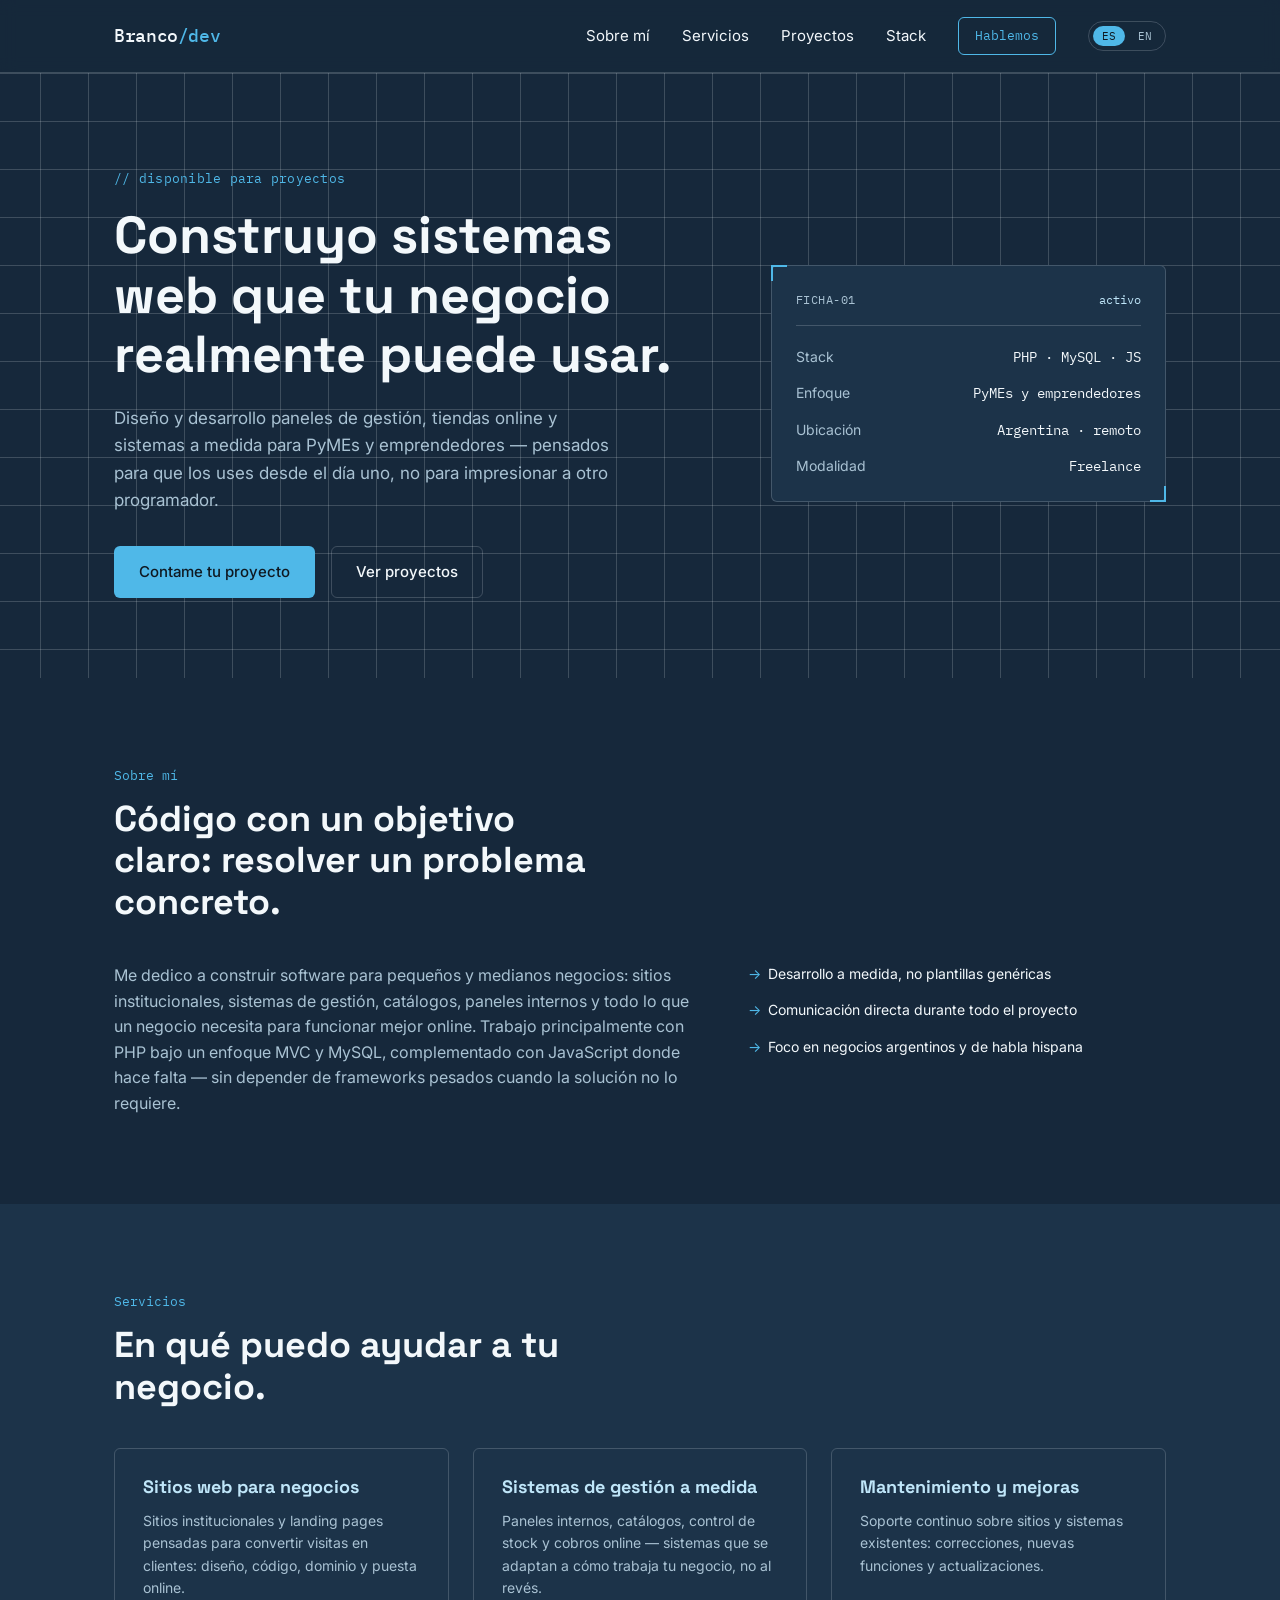
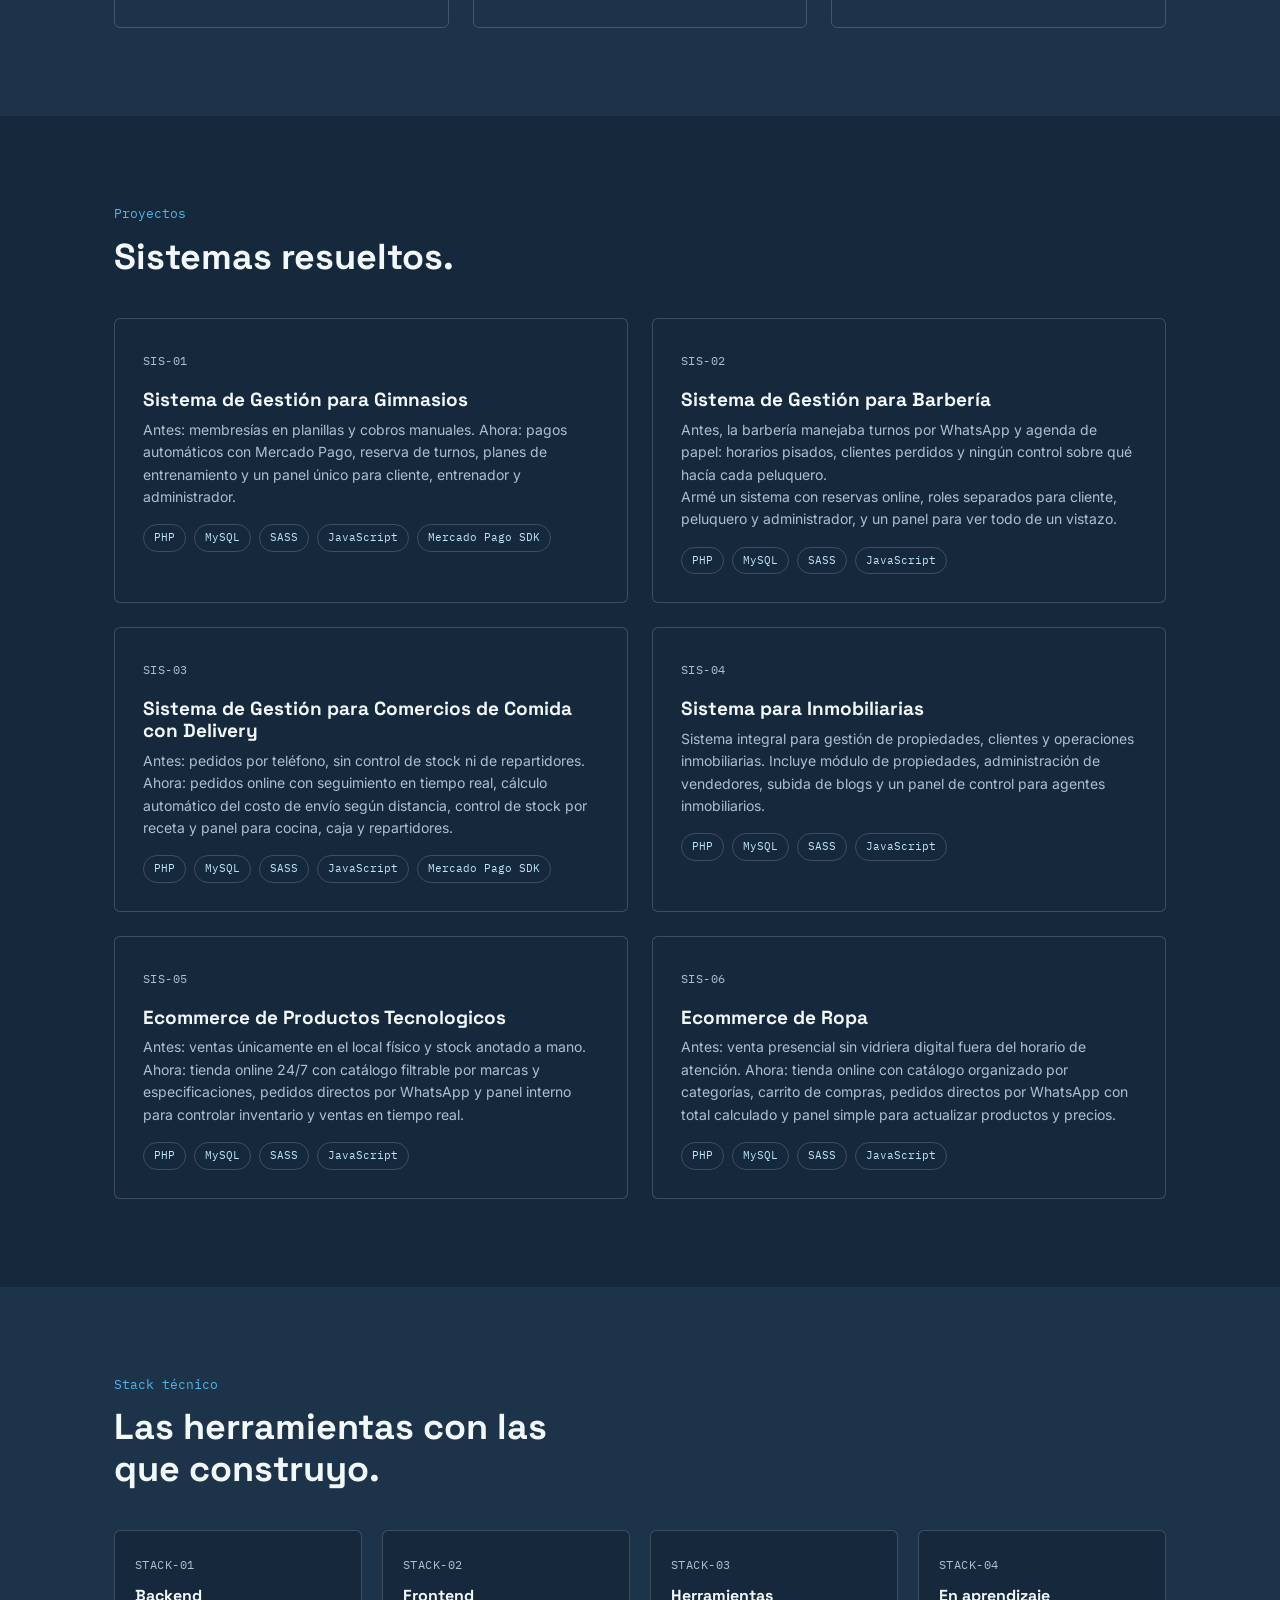
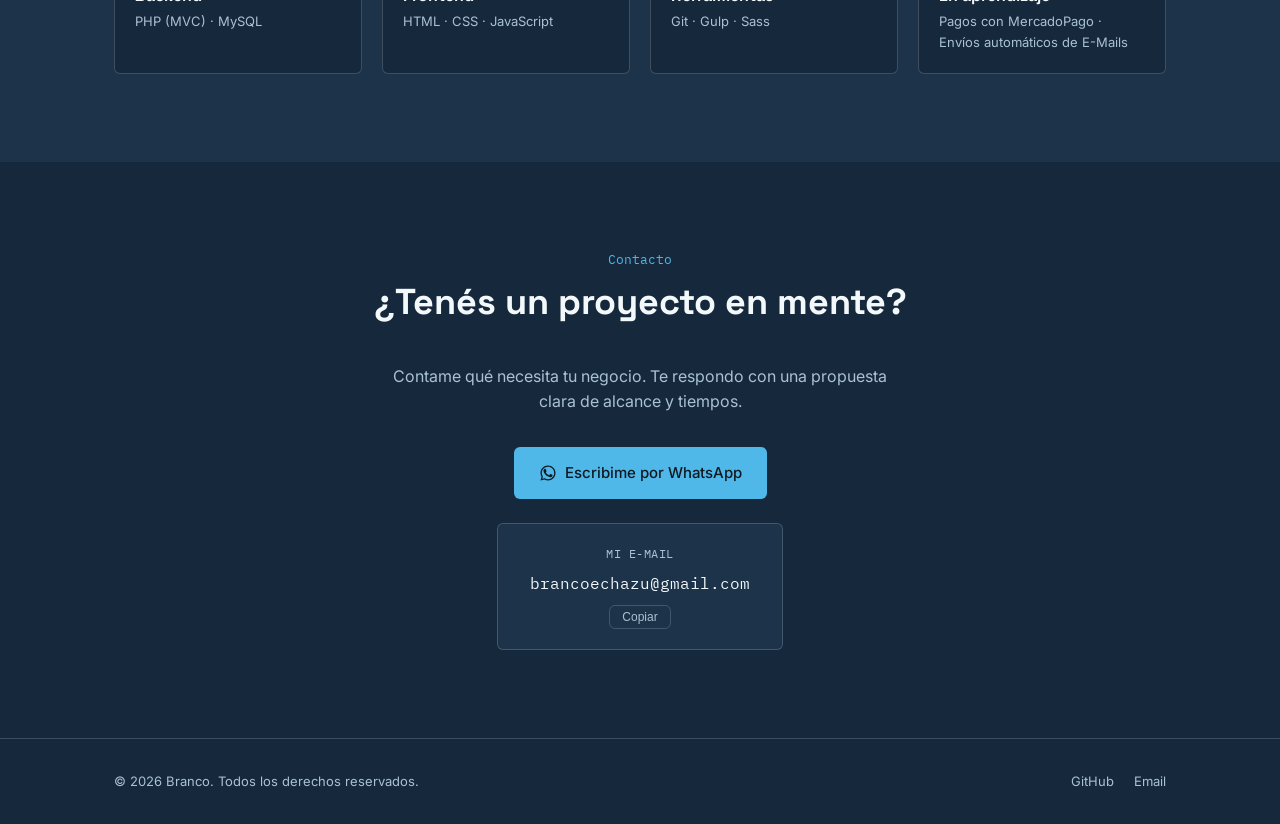
==== commit 98b841c6: "fix sección stack" ====
--- a/index.html
+++ b/index.html
@@ -218,8 +218,8 @@
         </div>
         <div class="stack-card">
           <span class="spec-id">STACK-04</span>
-          <h3 data-i18n="stack_4_title">En aprendizaje</h3>
-          <p>MercadoPago SDK · Multi-tenancy · Despliegue en VPS</p>
+          <h3 data-i18n="stack_4_title">Otros</h3>
+          <p>Pagos con MercadoPago · Envíos automáticos de E-Mails</p>
         </div>
       </div>
     </div>
--- a/styles.css
+++ b/styles.css
@@ -665,4 +665,19 @@
 .lang-option.lang-active {
   background: var(--accent);
   color: var(--ink);
+}
+
+.video-wrapper {
+  position: relative;
+  padding-bottom: 56.25%; /* 16:9 */
+  height: 0;
+  overflow: hidden;
+  border-radius: 12px; /* opcional, para que combine con el resto del diseño */
+}
+
+.video-wrapper iframe {
+  position: absolute;
+  top: 0; left: 0;
+  width: 100%;
+  height: 100%;
 }
